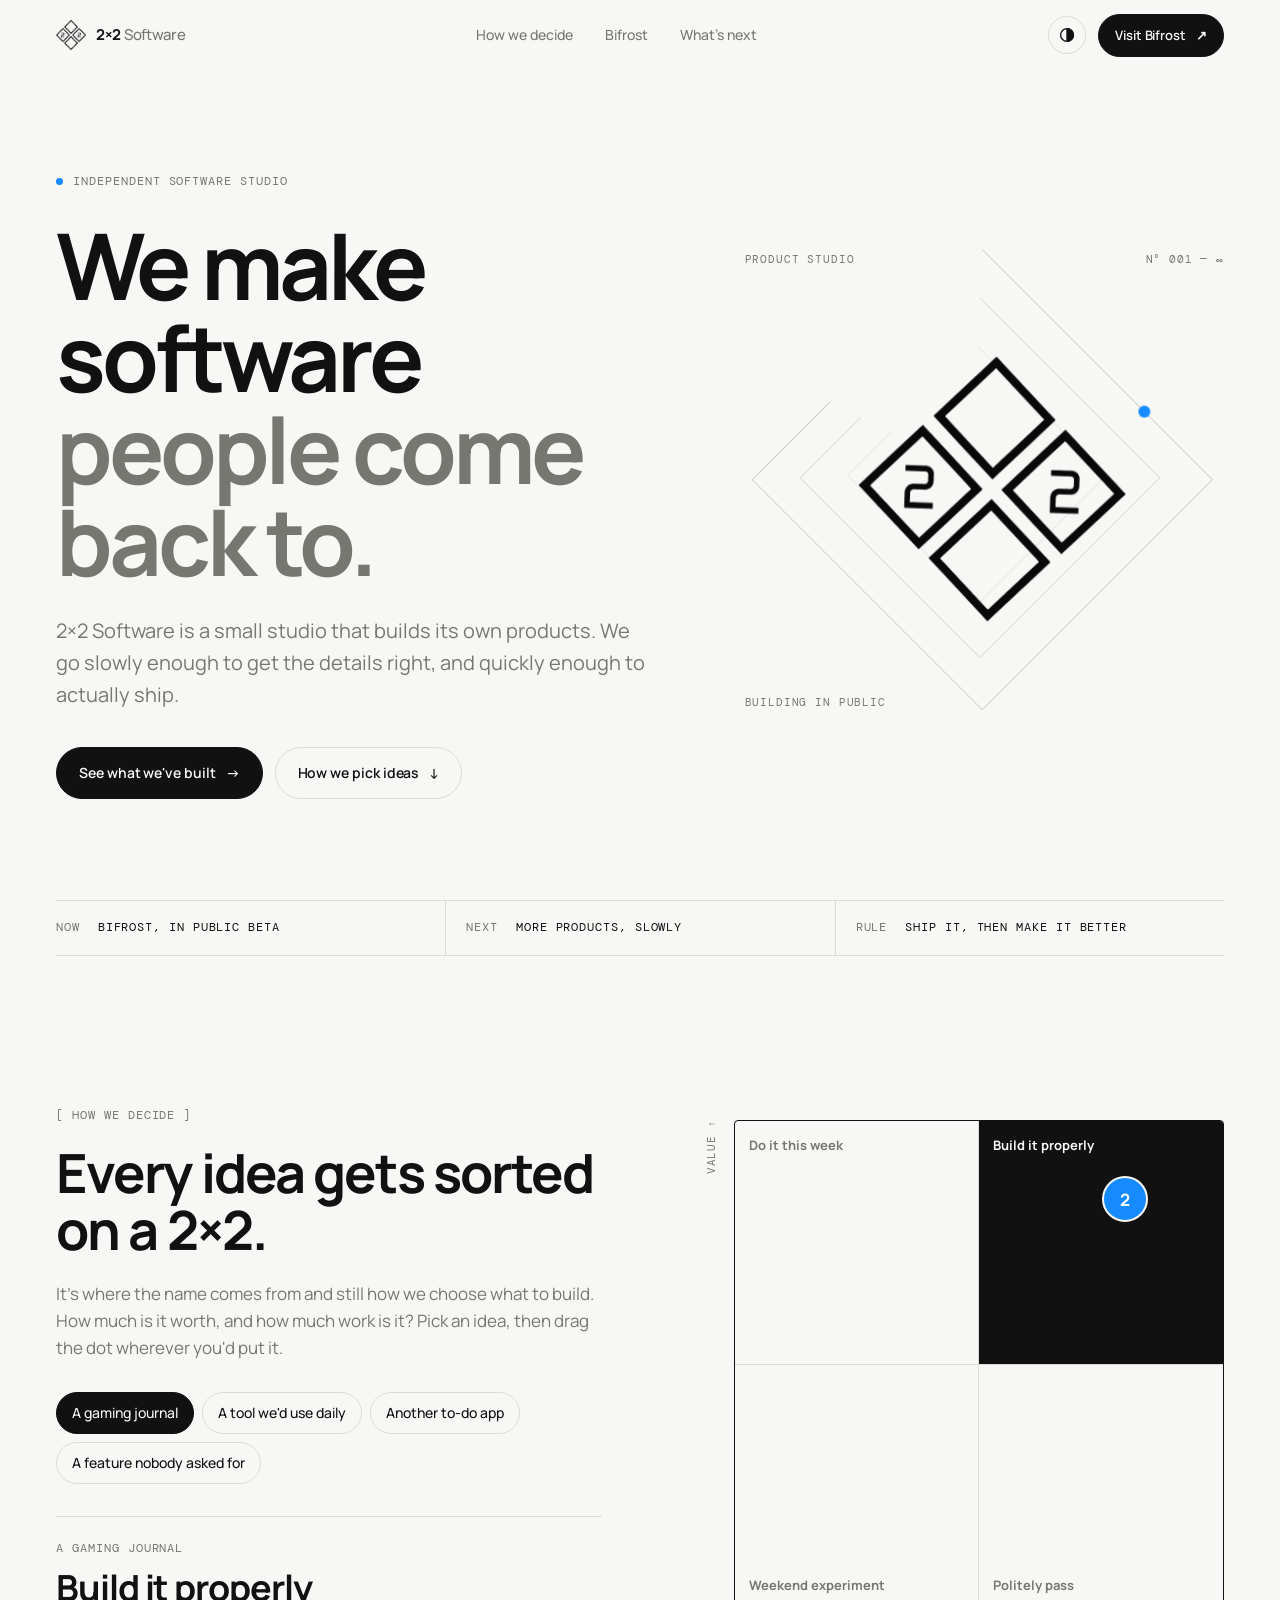
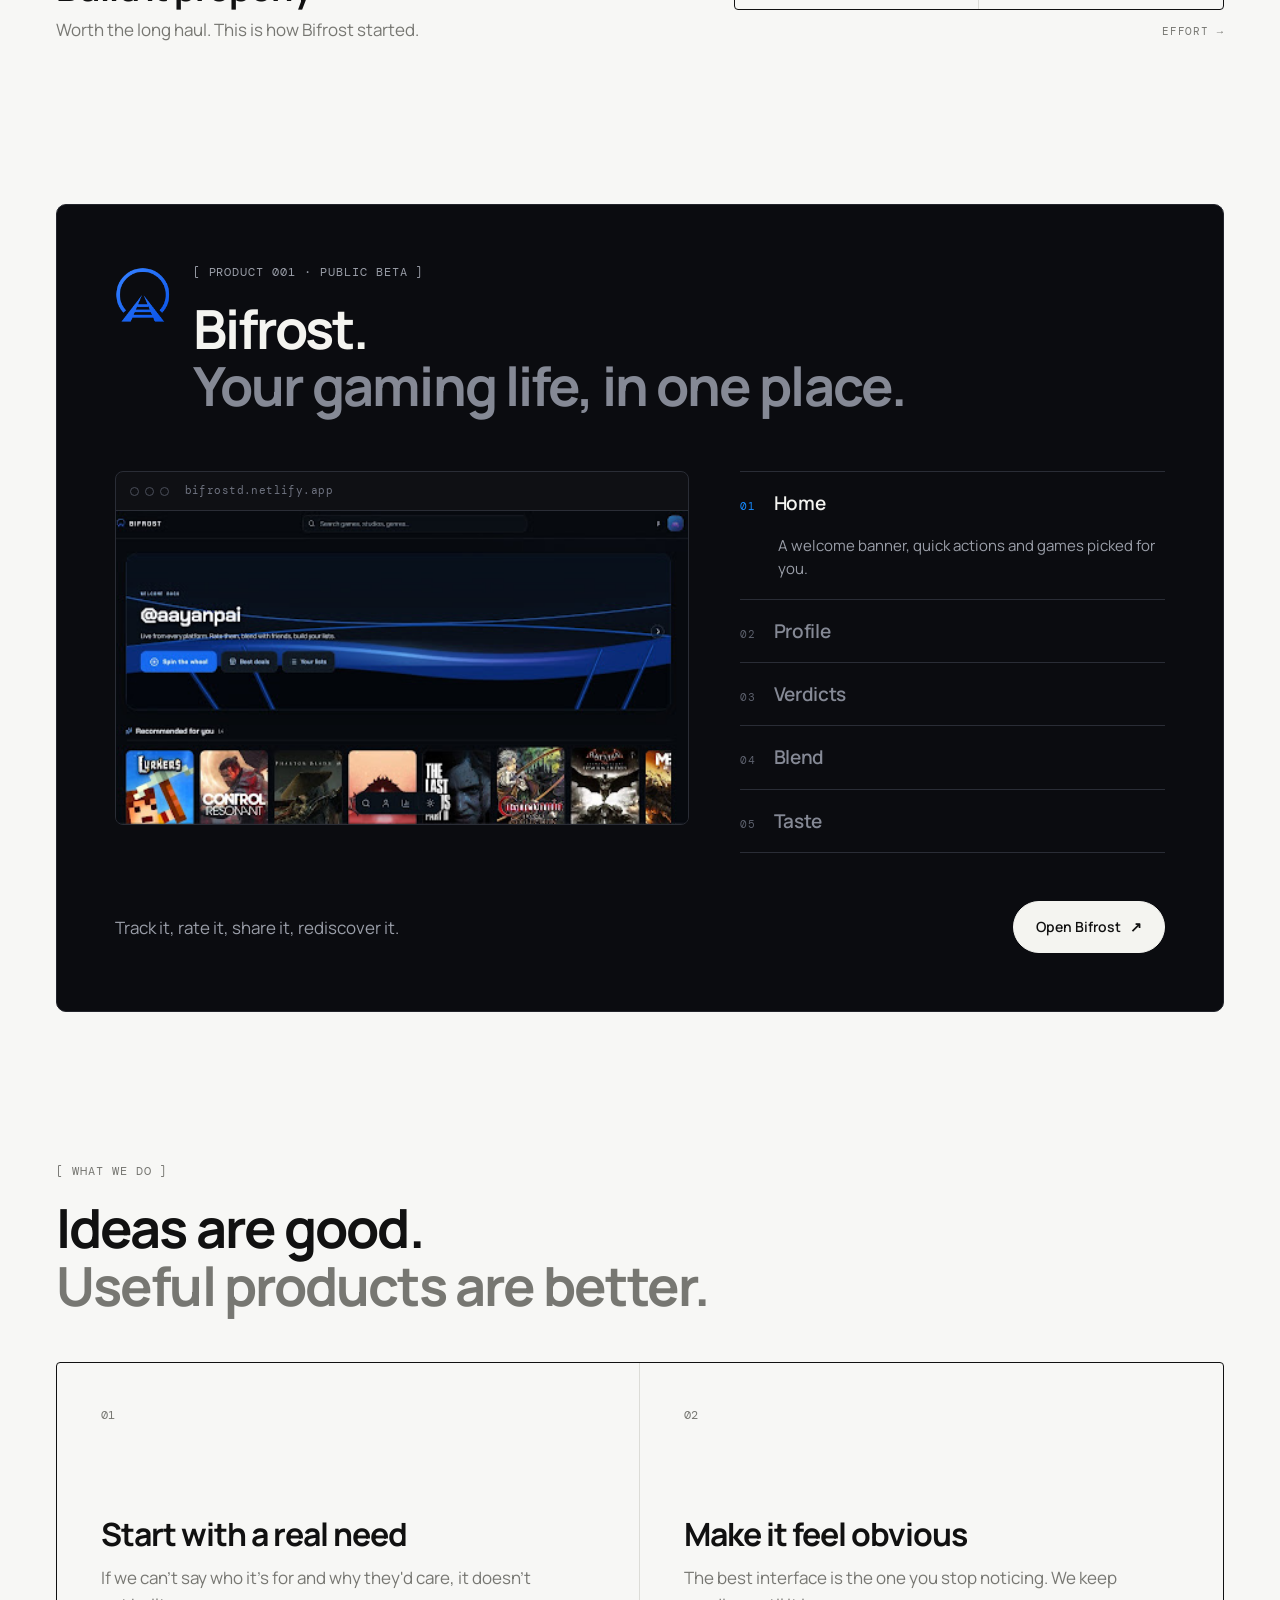
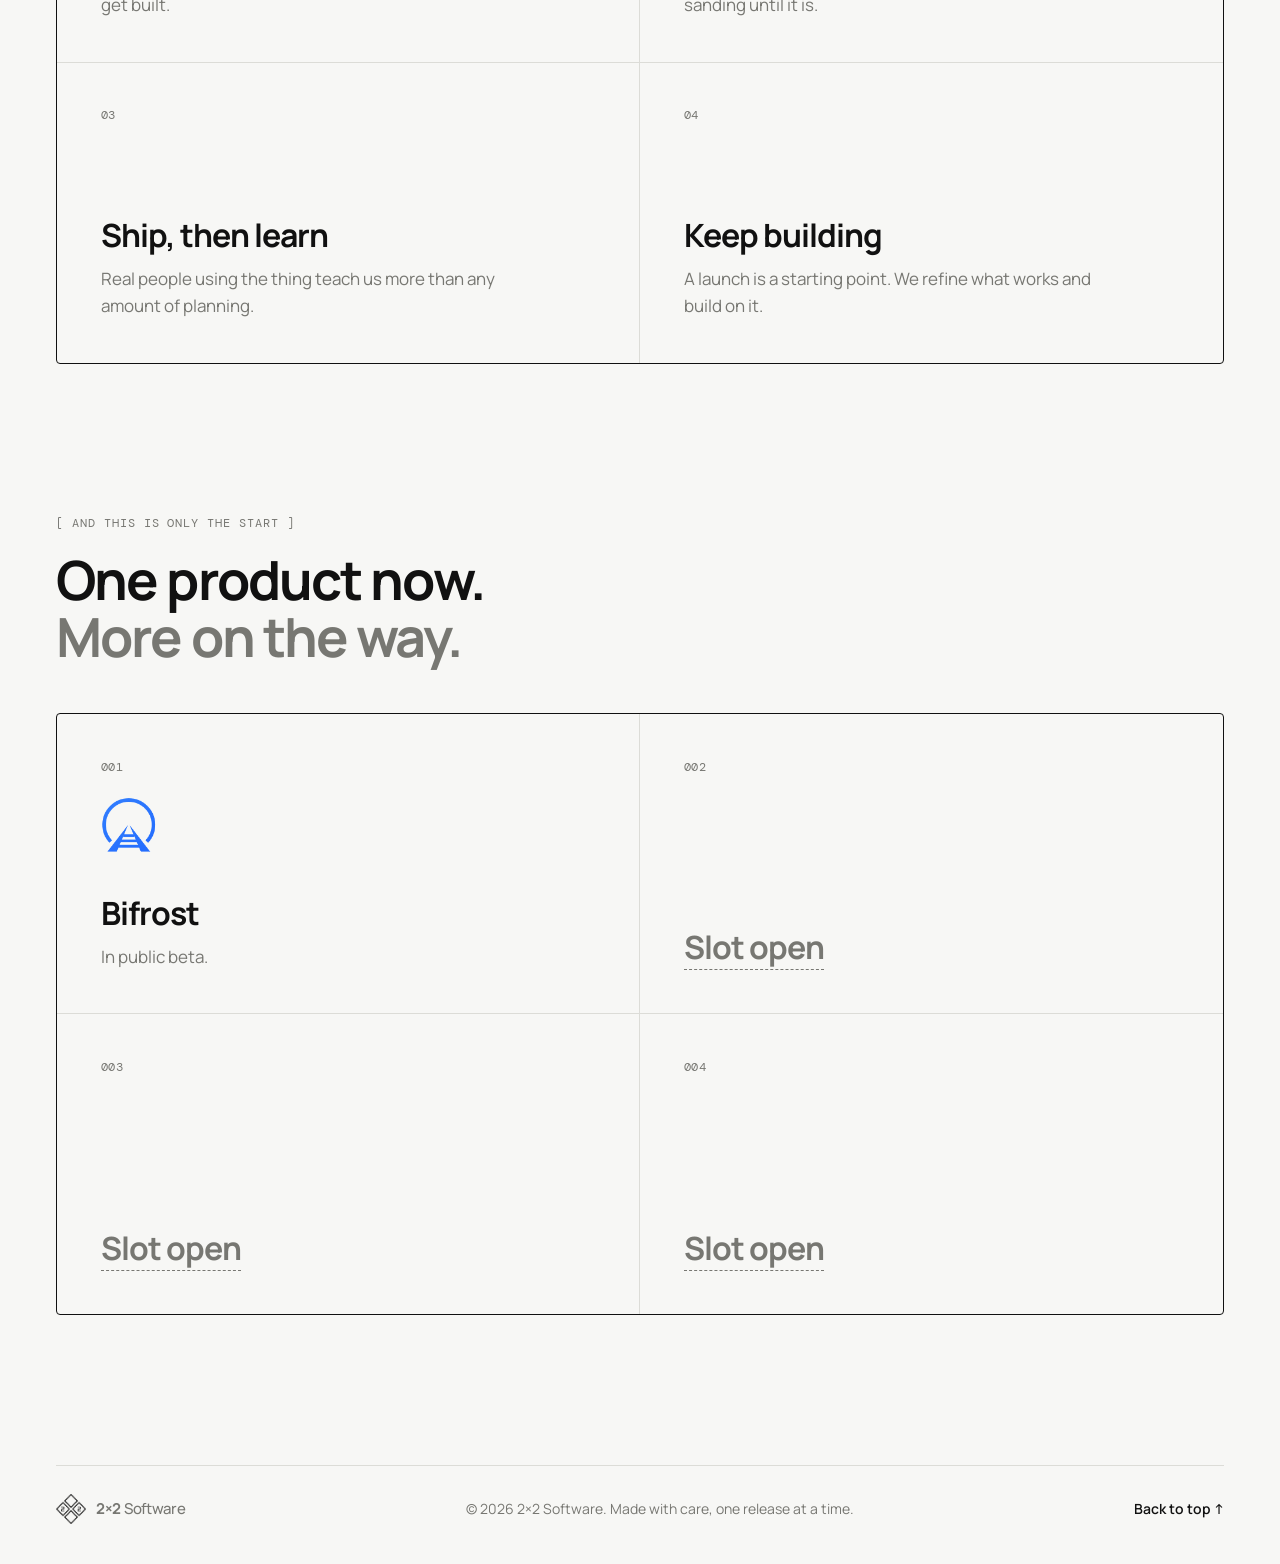
==== index.html @ 0338ae01 "Initial site for 2x2software.com Co-Authored-By: Claude Sonnet 5.5 <noreply@anthropic.com>" ====
<!doctype html>
<html lang="en">
<head>
  <meta charset="utf-8">
  <meta name="viewport" content="width=device-width, initial-scale=1, viewport-fit=cover">
  <title>2×2 Software — We build products</title>
  <meta name="description" content="2×2 Software is a small independent studio building its own products. Currently in beta: Bifrost, a home for your gaming life.">
  <meta name="theme-color" content="#f7f7f5">
  <link rel="icon" href="assets/2x2-mark.png" type="image/png">
  <link rel="preconnect" href="https://fonts.googleapis.com">
  <link rel="preconnect" href="https://fonts.gstatic.com" crossorigin>
  <link href="https://fonts.googleapis.com/css2?family=DM+Mono:wght@400;500&family=Manrope:wght@400;500;600;700;800&display=swap" rel="stylesheet">
  <link rel="stylesheet" href="style.css">
  <script>
    document.documentElement.classList.add('js');
    try {
      var t = localStorage.getItem('2x2-theme');
      if (t) document.documentElement.setAttribute('data-theme', t);
    } catch (e) {}
  </script>
</head>
<body>

<header class="nav" id="nav">
  <a class="brand" href="#top" aria-label="2×2 Software, back to top">
    <img class="mark" src="assets/2x2-mark.png" alt="" width="30" height="30">
    <span>2×2 <em>Software</em></span>
  </a>
  <nav class="nav-links" aria-label="Main">
    <a href="#idea">How we decide</a>
    <a href="#bifrost">Bifrost</a>
    <a href="#next">What's next</a>
  </nav>
  <div class="nav-end">
    <button class="theme" id="theme" type="button" aria-label="Switch colour theme">
      <svg viewBox="0 0 24 24" width="18" height="18" fill="none" stroke="currentColor" stroke-width="1.8" stroke-linecap="round" stroke-linejoin="round" aria-hidden="true">
        <circle cx="12" cy="12" r="8.5"/>
        <path d="M12 3.5v17a8.5 8.5 0 0 0 0-17z" fill="currentColor"/>
      </svg>
    </button>
    <a class="btn btn-solid btn-sm" href="https://bifrostd.netlify.app" target="_blank" rel="noopener">Visit Bifrost <span aria-hidden="true">↗</span></a>
  </div>
</header>

<main id="top">

  <!-- HERO -->
  <section class="hero wrap">
    <div class="hero-copy">
      <p class="tag"><i class="dot"></i> Independent software studio</p>
      <h1 class="h-xl">
        <span class="line"><span>We make software</span></span>
        <span class="line muted"><span>people come back to.</span></span>
      </h1>
      <p class="lede reveal">2×2 Software is a small studio that builds its own products. We go slowly enough to get the details right, and quickly enough to actually ship.</p>
      <div class="actions reveal">
        <a class="btn btn-solid" href="#bifrost">See what we've built <span aria-hidden="true">→</span></a>
        <a class="btn btn-ghost" href="#idea">How we pick ideas <span aria-hidden="true">↓</span></a>
      </div>
    </div>

    <div class="hero-art" id="art" aria-hidden="true">
      <svg class="rings" viewBox="0 0 400 400" fill="none">
        <g class="layer" data-d="5">
          <polygon class="ring r1" points="200,8 392,200 200,392 8,200" pathLength="1"/>
          <circle class="orbit" r="5">
            <animateMotion dur="16s" repeatCount="indefinite" path="M200 8 L392 200 L200 392 L8 200 Z"/>
          </circle>
        </g>
        <g class="layer" data-d="10"><polygon class="ring r2" points="200,50 350,200 200,350 50,200" pathLength="1"/></g>
        <g class="layer" data-d="16"><polygon class="ring r3" points="200,92 308,200 200,308 92,200" pathLength="1"/></g>
      </svg>
      <img class="art-mark" src="assets/2x2-mark.png" alt="">
      <span class="art-label a1">PRODUCT STUDIO</span>
      <span class="art-label a2">N° 001 — ∞</span>
      <span class="art-label a3">BUILDING IN PUBLIC</span>
    </div>
  </section>

  <ul class="facts wrap reveal" aria-label="At a glance">
    <li><span>Now</span> Bifrost, in public beta</li>
    <li><span>Next</span> More products, slowly</li>
    <li><span>Rule</span> Ship it, then make it better</li>
  </ul>

  <!-- SORTER -->
  <section class="section wrap" id="idea">
    <div class="split">
      <div class="split-copy reveal">
        <p class="eyebrow">[ How we decide ]</p>
        <h2 class="h-lg">Every idea gets sorted on a 2×2.</h2>
        <p class="body">It's where the name comes from and still how we choose what to build. How much is it worth, and how much work is it? Pick an idea, then drag the dot wherever you'd put it.</p>

        <div class="chips" id="chips" role="radiogroup" aria-label="Example ideas">
          <button type="button" role="radio" aria-checked="true"  data-x="80" data-y="84" data-name="A gaming journal">A gaming journal</button>
          <button type="button" role="radio" aria-checked="false" data-x="22" data-y="78" data-name="A tool we'd use daily">A tool we'd use daily</button>
          <button type="button" role="radio" aria-checked="false" data-x="26" data-y="16" data-name="Another to-do app">Another to-do app</button>
          <button type="button" role="radio" aria-checked="false" data-x="86" data-y="20" data-name="A feature nobody asked for">A feature nobody asked for</button>
        </div>

        <div class="readout" aria-live="polite">
          <p class="readout-idea" id="ro-idea">A gaming journal</p>
          <p class="readout-verdict" id="ro-verdict">Build it properly</p>
          <p class="readout-note" id="ro-note">Worth the long haul. This is how Bifrost started.</p>
        </div>
      </div>

      <div class="matrix-wrap reveal">
        <span class="axis ay">Value ↑</span>
        <div class="matrix" id="matrix">
          <div class="q" data-q="hl"><b>Do it this week</b></div>
          <div class="q" data-q="hh"><b>Build it properly</b></div>
          <div class="q" data-q="ll"><b>Weekend experiment</b></div>
          <div class="q" data-q="lh"><b>Politely pass</b></div>
          <button class="puck" id="puck" type="button" aria-label="Idea marker. Use arrow keys to move it."><span>2</span></button>
        </div>
        <span class="axis ax">Effort →</span>
      </div>
    </div>
  </section>

  <!-- BIFROST -->
  <section class="section wrap" id="bifrost">
    <div class="product reveal">
      <div class="product-head">
        <img class="b-mark" src="assets/bifrost-mark.png" alt="Bifrost logo" width="64" height="64">
        <div>
          <p class="eyebrow light">[ Product 001 · Public beta ]</p>
          <h2 class="h-lg">Bifrost.<br><span>Your gaming life, in one place.</span></h2>
        </div>
      </div>

      <div class="product-body">
        <div class="screen" id="screen">
          <div class="screen-bar">
            <i></i><i></i><i></i>
            <span>bifrostd.netlify.app</span>
          </div>
          <div class="screen-stage">
            <img class="shot on" src="assets/bifrost-home.jpg"        alt="Bifrost home screen with a welcome banner and recommended games" data-i="0">
            <img class="shot"    src="assets/bifrost-profile.jpg"     alt="Bifrost player profile with a top five games row" data-i="1">
            <img class="shot"    src="assets/bifrost-game-detail.png" alt="Bifrost game page with a verdict gauge for rating" data-i="2">
            <img class="shot"    src="assets/bifrost-blend.jpg"       alt="Bifrost Blend showing shared taste between two players" data-i="3">
            <img class="shot"    src="assets/bifrost-analytics.png"   alt="Bifrost taste analytics with genre breakdowns" data-i="4">
          </div>
        </div>

        <ol class="feats" id="feats">
          <li class="on"><button type="button" data-i="0"><span class="n">01</span><span class="t">Home</span></button>
            <p>A welcome banner, quick actions and games picked for you.</p><i class="bar"></i></li>
          <li><button type="button" data-i="1"><span class="n">02</span><span class="t">Profile</span></button>
            <p>Your top five, your platforms and what you played lately, on the record.</p><i class="bar"></i></li>
          <li><button type="button" data-i="2"><span class="n">03</span><span class="t">Verdicts</span></button>
            <p>Rate on a gauge from bad to masterpiece. More personality than another row of stars.</p><i class="bar"></i></li>
          <li><button type="button" data-i="3"><span class="n">04</span><span class="t">Blend</span></button>
            <p>Compare taste with another player, find common ground and get games to try together.</p><i class="bar"></i></li>
          <li><button type="button" data-i="4"><span class="n">05</span><span class="t">Taste</span></button>
            <p>Your most-played genres, recent decisions and the shape of your gaming history.</p><i class="bar"></i></li>
        </ol>
      </div>

      <div class="product-foot">
        <p>Track it, rate it, share it, rediscover it.</p>
        <a class="btn btn-light" href="https://bifrostd.netlify.app" target="_blank" rel="noopener">Open Bifrost <span aria-hidden="true">↗</span></a>
      </div>
    </div>
  </section>

  <!-- PRINCIPLES -->
  <section class="section wrap" id="how">
    <div class="head reveal">
      <p class="eyebrow">[ What we do ]</p>
      <h2 class="h-lg">Ideas are good.<br><span>Useful products are better.</span></h2>
    </div>
    <div class="grid4">
      <article class="cell reveal"><span class="n">01</span><h3>Start with a real need</h3><p>If we can't say who it's for and why they'd care, it doesn't get built.</p></article>
      <article class="cell reveal"><span class="n">02</span><h3>Make it feel obvious</h3><p>The best interface is the one you stop noticing. We keep sanding until it is.</p></article>
      <article class="cell reveal"><span class="n">03</span><h3>Ship, then learn</h3><p>Real people using the thing teach us more than any amount of planning.</p></article>
      <article class="cell reveal"><span class="n">04</span><h3>Keep building</h3><p>A launch is a starting point. We refine what works and build on it.</p></article>
    </div>
  </section>

  <!-- NEXT -->
  <section class="section wrap" id="next">
    <div class="head reveal">
      <p class="eyebrow">[ And this is only the start ]</p>
      <h2 class="h-lg">One product now.<br><span>More on the way.</span></h2>
    </div>
    <div class="grid4 slots">
      <a class="cell slot filled reveal" href="#bifrost">
        <span class="n">001</span>
        <img src="assets/bifrost-mark.png" alt="" width="56" height="56">
        <h3>Bifrost</h3>
        <p>In public beta.</p>
      </a>
      <button class="cell slot reveal" type="button"><span class="n">002</span><span class="face">Slot open</span><span class="back">Still on the whiteboard.</span></button>
      <button class="cell slot reveal" type="button"><span class="n">003</span><span class="face">Slot open</span><span class="back">Not telling yet.</span></button>
      <button class="cell slot reveal" type="button"><span class="n">004</span><span class="face">Slot open</span><span class="back">Ask us later.</span></button>
    </div>
  </section>
</main>

<footer class="foot wrap">
  <a class="brand" href="#top">
    <img class="mark" src="assets/2x2-mark.png" alt="" width="30" height="30">
    <span>2×2 <em>Software</em></span>
  </a>
  <p>© 2026 2×2 Software. Made with care, one release at a time.</p>
  <a class="up" href="#top">Back to top ↑</a>
</footer>

<script src="script.js"></script>
</body>
</html>
---- style.css ----
:root {
  --bg: #f7f7f5;
  --ink: #111111;
  --muted: #777772;
  --line: #dcdcd7;
  --panel: #eeeeea;
  --blue: #168bff;
  --dark: #0b0c10;
  --ease: cubic-bezier(.2, .7, .15, 1);
  --mono: "DM Mono", "SFMono-Regular", Consolas, monospace;
  --sans: "Manrope", "Helvetica Neue", Arial, sans-serif;
  --gutter: clamp(20px, 5vw, 56px);
  color-scheme: light;
}
:root[data-theme="dark"] {
  --bg: #111111;
  --ink: #f4f4f0;
  --muted: #8d8d87;
  --line: #2b2b29;
  --panel: #1a1a19;
  color-scheme: dark;
}
@media (prefers-color-scheme: dark) {
  :root:not([data-theme="light"]) {
    --bg: #111111;
    --ink: #f4f4f0;
    --muted: #8d8d87;
    --line: #2b2b29;
    --panel: #1a1a19;
    color-scheme: dark;
  }
}

*, *::before, *::after { box-sizing: border-box; }
html { scroll-behavior: smooth; -webkit-text-size-adjust: 100%; scroll-padding-top: 84px; }
body {
  margin: 0;
  background: var(--bg);
  color: var(--ink);
  font: 400 17px/1.6 var(--sans);
  -webkit-font-smoothing: antialiased;
  transition: background .4s var(--ease), color .4s var(--ease);
  overflow-x: hidden;
}
img { display: block; max-width: 100%; }
a { color: inherit; text-decoration: none; }
button { font: inherit; color: inherit; background: none; border: 0; padding: 0; cursor: pointer; }
h1, h2, h3, p { margin: 0; }
:focus-visible { outline: 2px solid var(--blue); outline-offset: 3px; border-radius: 4px; }

.wrap { width: min(1180px, 100% - var(--gutter) * 2); margin-inline: auto; }

/* ---------- nav ---------- */
.nav {
  position: fixed; inset: 0 0 auto 0; z-index: 20;
  display: flex; align-items: center; justify-content: space-between; gap: 16px;
  padding: 14px var(--gutter);
  background: var(--bg);
  border-bottom: 1px solid transparent;
  transition: transform .5s var(--ease), border-color .3s, background .4s var(--ease);
}
.nav.scrolled { border-bottom-color: var(--line); }
.nav.hide { transform: translateY(-101%); }
.brand { display: inline-flex; align-items: center; gap: 10px; font-weight: 700; letter-spacing: -.02em; font-size: 15px; }
.brand em { font-style: normal; font-weight: 500; color: var(--muted); }
.mark { transition: transform .6s var(--ease), filter .3s; }
.brand:hover .mark { transform: rotate(90deg); }
:root[data-theme="dark"] .mark, :root[data-theme="dark"] .art-mark { filter: invert(1); }
@media (prefers-color-scheme: dark) {
  :root:not([data-theme="light"]) .mark, :root:not([data-theme="light"]) .art-mark { filter: invert(1); }
}
.nav-links { display: flex; gap: 32px; font-size: 14px; font-weight: 500; color: var(--muted); }
.nav-links a { position: relative; transition: color .25s; }
.nav-links a::after {
  content: ""; position: absolute; left: 0; right: 0; bottom: -4px; height: 1px;
  background: var(--ink); transform: scaleX(0); transform-origin: left; transition: transform .4s var(--ease);
}
.nav-links a:hover { color: var(--ink); }
.nav-links a:hover::after { transform: scaleX(1); }
.nav-end { display: flex; align-items: center; gap: 12px; }
.theme { width: 38px; height: 38px; border-radius: 50%; display: grid; place-items: center; border: 1px solid var(--line); transition: transform .5s var(--ease), border-color .25s; }
.theme:hover { border-color: var(--ink); transform: rotate(180deg); }

/* ---------- buttons ---------- */
.btn {
  display: inline-flex; align-items: center; gap: 10px;
  padding: 14px 22px; border-radius: 999px;
  font-size: 14px; font-weight: 600; letter-spacing: -.005em;
  border: 1px solid var(--ink);
  transition: transform .35s var(--ease), background .25s, color .25s, border-color .25s;
}
.btn span { display: inline-block; transition: transform .35s var(--ease); }
.btn:hover span { transform: translate(3px, -1px); }
.btn:active { transform: scale(.97); }
.btn-solid { background: var(--ink); color: var(--bg); }
.btn-solid:hover { background: var(--blue); border-color: var(--blue); color: #fff; }
.btn-ghost { border-color: var(--line); }
.btn-ghost:hover { border-color: var(--ink); }
.btn-ghost:hover span { transform: translateY(3px); }
.btn-sm { padding: 10px 16px; font-size: 13px; }
.btn-light { background: #f4f4f0; color: #111; border-color: #f4f4f0; }
.btn-light:hover { background: var(--blue); border-color: var(--blue); color: #fff; }

/* ---------- type ---------- */
.tag, .eyebrow, .facts, .axis, .readout-idea, .art-label, .n, .screen-bar span {
  font-family: var(--mono); font-size: 12px; letter-spacing: .08em; text-transform: uppercase;
}
.tag { display: inline-flex; align-items: center; gap: 10px; color: var(--muted); margin-bottom: 28px; }
.dot { width: 7px; height: 7px; border-radius: 50%; background: var(--blue); animation: pulse 2.4s var(--ease) infinite; }
@keyframes pulse { 0%, 100% { opacity: 1; transform: scale(1); } 50% { opacity: .35; transform: scale(.7); } }
.eyebrow { color: var(--muted); margin-bottom: 18px; }
.eyebrow.light { color: #9a9ea8; }
.h-xl { font-size: clamp(42px, 7.2vw, 92px); line-height: 1; letter-spacing: -.045em; font-weight: 700; }
.h-lg { font-size: clamp(30px, 4.4vw, 54px); line-height: 1.06; letter-spacing: -.035em; font-weight: 700; }
.h-lg span, .muted { color: var(--muted); }
.lede { font-size: clamp(17px, 1.6vw, 20px); color: var(--muted); max-width: 30em; margin-top: 28px; }
.body { color: var(--muted); max-width: 32em; margin-top: 22px; }
.actions { display: flex; flex-wrap: wrap; gap: 12px; margin-top: 36px; }

/* ---------- hero ---------- */
.hero {
  min-height: 100svh;
  display: grid; grid-template-columns: 1.15fr .85fr; align-items: center; gap: 40px;
  padding: 120px 0 56px;
}
.line { display: block; overflow: hidden; padding-bottom: .08em; margin-bottom: -.08em; }
.line > span { display: block; }
.js .line > span { transform: translateY(105%); animation: rise 1.1s var(--ease) forwards; }
.js .line:nth-child(2) > span { animation-delay: .12s; }
@keyframes rise { to { transform: none; } }

.hero-art { position: relative; aspect-ratio: 1; width: 100%; max-width: 480px; justify-self: end; }
.rings { position: absolute; inset: 0; width: 100%; height: 100%; overflow: visible; }
.ring { stroke: var(--ink); stroke-width: 1; vector-effect: non-scaling-stroke; stroke-dasharray: 1; stroke-dashoffset: 1; animation: draw 2.2s var(--ease) forwards; transform-origin: 200px 200px; }
.r1 { opacity: .22; animation-delay: .2s; }
.r2 { opacity: .16; animation-delay: .5s; }
.r3 { opacity: .1; animation-delay: .8s; }
@keyframes draw { to { stroke-dashoffset: 0; } }
.orbit { fill: var(--blue); opacity: 0; animation: fade 1s 1.6s forwards; }
@keyframes fade { to { opacity: 1; } }
.art-mark { position: absolute; inset: 22%; width: 56%; height: 56%; object-fit: contain; will-change: transform; }
.js .art-mark { opacity: 0; animation: pop 1.2s .35s var(--ease) forwards; }
@keyframes pop { from { opacity: 0; scale: .86; } to { opacity: 1; scale: 1; } }
.art-label { position: absolute; color: var(--muted); font-size: 10.5px; white-space: nowrap; }
.a1 { top: 2%; left: 0; }
.a2 { top: 2%; right: 0; }
.a3 { bottom: 2%; left: 0; }

.facts {
  list-style: none; padding: 0; margin: 0 auto;
  display: grid; grid-template-columns: repeat(3, 1fr);
  border-top: 1px solid var(--line); border-bottom: 1px solid var(--line);
  color: var(--ink); font-size: 11.5px;
}
.facts li { padding: 18px 20px; border-left: 1px solid var(--line); }
.facts li:first-child { border-left: 0; padding-left: 0; }
.facts span { color: var(--muted); margin-right: 10px; }

/* ---------- sections ---------- */
.section { padding: clamp(80px, 12vw, 150px) 0 0; }
.head { margin-bottom: 48px; }

.split { display: grid; grid-template-columns: 1fr 1fr; gap: clamp(32px, 6vw, 88px); align-items: center; }

/* sorter */
.chips { display: flex; flex-wrap: wrap; gap: 8px; margin-top: 30px; }
.chips button {
  padding: 9px 15px; border-radius: 999px; border: 1px solid var(--line);
  font-size: 14px; font-weight: 500; transition: background .25s, color .25s, border-color .25s, transform .3s var(--ease);
}
.chips button:hover { border-color: var(--ink); }
.chips button:active { transform: scale(.96); }
.chips button[aria-checked="true"] { background: var(--ink); color: var(--bg); border-color: var(--ink); }
.readout { margin-top: 32px; padding-top: 22px; border-top: 1px solid var(--line); min-height: 138px; }
.readout-idea { color: var(--muted); }
.readout-verdict { font-size: clamp(26px, 3vw, 36px); font-weight: 700; letter-spacing: -.03em; line-height: 1.15; margin-top: 8px; }
.readout-note { color: var(--muted); margin-top: 8px; max-width: 26em; }
.readout p { transition: opacity .25s; }
.readout.swap p { opacity: 0; }

.matrix-wrap { position: relative; padding: 0 0 30px 30px; max-width: 520px; width: 100%; justify-self: end; }
.axis { position: absolute; color: var(--muted); font-size: 10.5px; user-select: none; -webkit-user-select: none; }
.ay { left: 0; top: 0; writing-mode: vertical-rl; transform: rotate(180deg); }
.ax { right: 0; bottom: 0; }
.matrix {
  position: relative; aspect-ratio: 1;
  display: grid; grid-template-columns: 1fr 1fr; grid-template-rows: 1fr 1fr;
  border: 1px solid var(--ink); border-radius: 4px; overflow: hidden;
  cursor: crosshair;
}
.q {
  position: relative; padding: 14px;
  border-right: 1px solid var(--line); border-bottom: 1px solid var(--line);
  font-size: 13px; color: var(--muted); font-weight: 500;
  transition: background .45s var(--ease), color .45s var(--ease);
  user-select: none; -webkit-user-select: none;
}
.q:nth-child(2n) { border-right: 0; }
.q:nth-child(n+3) { border-bottom: 0; }
.q:nth-child(n+3) { align-items: flex-end; display: flex; }
.q.active { background: var(--ink); color: var(--bg); }
.puck {
  position: absolute; width: 46px; height: 46px; margin: -23px 0 0 -23px; z-index: 2;
  border-radius: 50%; background: var(--blue); color: #fff;
  display: grid; place-items: center;
  font: 700 17px var(--sans);
  transition: left .8s var(--ease), top .8s var(--ease), transform .3s var(--ease);
  touch-action: none; cursor: grab;
  border: 2px solid var(--bg);
}
.puck:hover { transform: scale(1.08); }
.puck.drag { transition: transform .3s var(--ease); cursor: grabbing; transform: scale(1.15); }

/* ---------- product ---------- */
.product { background: var(--dark); color: #f4f4f0; border-radius: 10px; padding: clamp(24px, 4.5vw, 64px); border: 1px solid #23252c; }
.product-head { display: flex; gap: 22px; align-items: flex-start; }
.product-head .h-lg span { color: #858995; }
.b-mark { width: 56px; height: 56px; object-fit: contain; flex: none; margin-top: 4px; }
.product-body { display: grid; grid-template-columns: 1.35fr 1fr; gap: clamp(24px, 4vw, 56px); margin-top: clamp(32px, 5vw, 56px); align-items: start; }

.screen { border: 1px solid #2a2d36; border-radius: 8px; overflow: hidden; background: #0f1014; }
.screen-bar { display: flex; align-items: center; gap: 6px; padding: 11px 14px; border-bottom: 1px solid #2a2d36; }
.screen-bar i { width: 9px; height: 9px; border-radius: 50%; border: 1px solid #4a4e5a; }
.screen-bar span { margin-left: 10px; color: #6f7380; font-size: 10.5px; text-transform: none; letter-spacing: .04em; }
.screen-stage { position: relative; aspect-ratio: 512 / 280; background: #0b0c10; }
.shot {
  position: absolute; inset: 0; width: 100%; height: 100%; object-fit: cover; object-position: top;
  opacity: 0; transform: translateX(18px) scale(1.01);
  transition: opacity .6s var(--ease), transform .8s var(--ease);
}
.shot.on { opacity: 1; transform: none; }
.shot.out { transform: translateX(-18px) scale(1.01); }

.feats { list-style: none; margin: 0; padding: 0; }
.feats li { position: relative; border-top: 1px solid #2a2d36; }
.feats li:last-child { border-bottom: 1px solid #2a2d36; }
.feats button { display: flex; gap: 18px; align-items: baseline; width: 100%; padding: 16px 0; text-align: left; color: #858995; transition: color .3s, padding .4s var(--ease); }
.feats button:hover { color: #f4f4f0; }
.feats .n { color: #5d616d; font-size: 11px; transition: color .3s; }
.feats .t { font-size: 19px; font-weight: 600; letter-spacing: -.02em; }
.feats p { max-height: 0; overflow: hidden; opacity: 0; color: #9a9ea8; font-size: 15px; line-height: 1.55; padding-left: 38px; transition: max-height .55s var(--ease), opacity .4s, padding-bottom .55s var(--ease); }
.feats li.on button { color: #f4f4f0; }
.feats li.on .n { color: var(--blue); }
.feats li.on p { max-height: 7em; opacity: 1; padding-bottom: 18px; }
.bar { position: absolute; left: 0; bottom: -1px; height: 1px; width: 0; background: var(--blue); }
.feats.auto li.on .bar { animation: fill 5.5s linear forwards; }
.feats.paused li.on .bar { animation-play-state: paused; }
@keyframes fill { to { width: 100%; } }

.product-foot { display: flex; justify-content: space-between; align-items: center; gap: 20px; flex-wrap: wrap; margin-top: clamp(28px, 4vw, 48px); color: #9a9ea8; }

/* ---------- 2x2 grids ---------- */
.grid4 { display: grid; grid-template-columns: 1fr 1fr; border: 1px solid var(--ink); border-radius: 4px; overflow: hidden; }
.cell {
  position: relative; text-align: left; display: flex; flex-direction: column; gap: 12px;
  padding: clamp(22px, 3.4vw, 44px); min-height: clamp(220px, 26vw, 300px);
  border-right: 1px solid var(--line); border-bottom: 1px solid var(--line);
  transition: background .5s var(--ease), color .5s var(--ease);
}
.cell:nth-child(2n) { border-right: 0; }
.cell:nth-child(n+3) { border-bottom: 0; }
.cell .n { color: var(--muted); transition: color .5s; }
.cell h3 { font-size: clamp(22px, 2.6vw, 32px); letter-spacing: -.03em; line-height: 1.1; margin-top: auto; }
.cell p { color: var(--muted); max-width: 26em; transition: color .5s; }
.cell:hover { background: var(--ink); color: var(--bg); }
.cell:hover .n, .cell:hover p { color: var(--bg); opacity: .7; }

.slot { align-items: flex-start; }
.slot.filled img { width: 56px; height: 56px; object-fit: contain; margin-top: 8px; transition: transform .6s var(--ease); }
.slot.filled:hover img { transform: rotate(-8deg) scale(1.08); }
.slot:not(.filled) { cursor: pointer; }
.slot .face, .slot .back { margin-top: auto; font-size: clamp(22px, 2.6vw, 32px); font-weight: 700; letter-spacing: -.03em; line-height: 1.1; transition: opacity .4s, transform .6s var(--ease); }
.slot .face { color: var(--muted); border-bottom: 1px dashed var(--muted); padding-bottom: 4px; }
.slot .back { position: absolute; left: clamp(22px, 3.4vw, 44px); right: 24px; bottom: clamp(22px, 3.4vw, 44px); opacity: 0; transform: translateY(14px); }
.slot.flip .face { opacity: 0; transform: translateY(-14px); }
.slot.flip .back { opacity: 1; transform: none; }
.slot:not(.filled):hover .face { color: var(--bg); border-color: var(--bg); }

/* ---------- footer ---------- */
.foot { display: flex; justify-content: space-between; align-items: center; gap: 16px 28px; flex-wrap: wrap; margin-top: clamp(80px, 12vw, 150px); padding: 28px 0 40px; border-top: 1px solid var(--line); color: var(--muted); font-size: 14px; }
.up { color: var(--ink); font-weight: 600; }
.up:hover { color: var(--blue); }

/* ---------- reveal ---------- */
.js .reveal { opacity: 0; transform: translateY(22px); transition: opacity .9s var(--ease), transform .9s var(--ease); }
.js .reveal.in { opacity: 1; transform: none; }
.grid4 .reveal:nth-child(2) { transition-delay: .08s; }
.grid4 .reveal:nth-child(3) { transition-delay: .16s; }
.grid4 .reveal:nth-child(4) { transition-delay: .24s; }

/* ---------- responsive ---------- */
@media (max-width: 900px) {
  .hero { grid-template-columns: 1fr; min-height: 0; padding-top: 108px; gap: 24px; }
  .hero-art { justify-self: center; max-width: 340px; order: -1; }
  .split { grid-template-columns: 1fr; }
  .matrix-wrap { justify-self: center; }
  .product-body { grid-template-columns: 1fr; }
}
@media (max-width: 640px) {
  body { font-size: 16px; }
  .hero { padding-top: 88px; }
  .hero-art { max-width: 250px; }
  .art-label { display: none; }
  .nav-links { display: none; }
  .nav-end .btn { display: none; }
  .nav { padding-block: 10px; }
  .facts { grid-template-columns: 1fr; }
  .facts li { border-left: 0; padding: 12px 0; border-top: 1px solid var(--line); }
  .facts li:first-child { border-top: 0; }
  .product-head { flex-direction: column; gap: 14px; }
  .grid4 { grid-template-columns: 1fr; }
  .cell { border-right: 0; min-height: 190px; }
  .cell:nth-child(n+3) { border-bottom: 1px solid var(--line); }
  .cell:last-child { border-bottom: 0; }
  .feats .t { font-size: 17px; }
  .q { font-size: 11.5px; padding: 10px; }
  .foot { flex-direction: column; align-items: flex-start; }
}
@media (hover: none) {
  .cell:hover { background: transparent; color: inherit; }
  .cell:hover .n, .cell:hover p { color: var(--muted); opacity: 1; }
}

@media (prefers-reduced-motion: reduce) {
  html { scroll-behavior: auto; }
  *, *::before, *::after { animation-duration: .01ms !important; animation-delay: 0s !important; transition-duration: .01ms !important; }
  .orbit { display: none; }
}
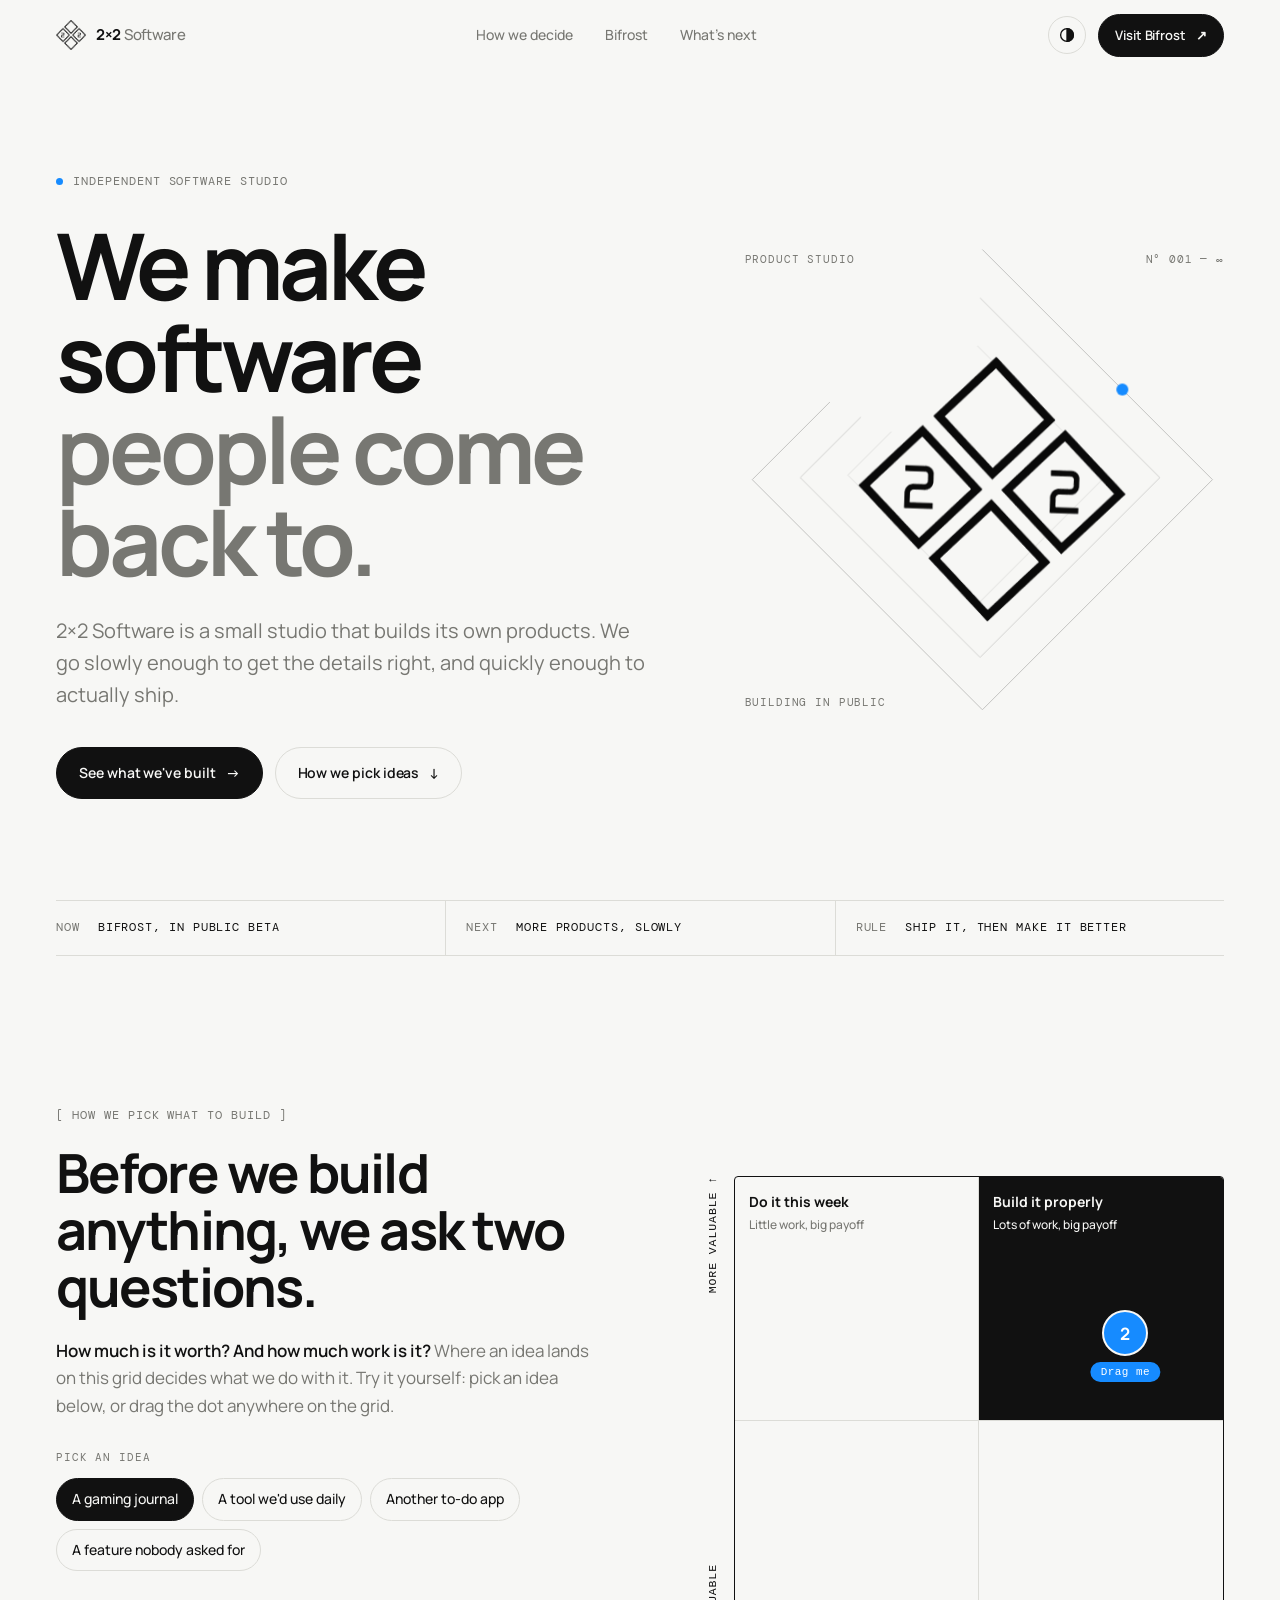
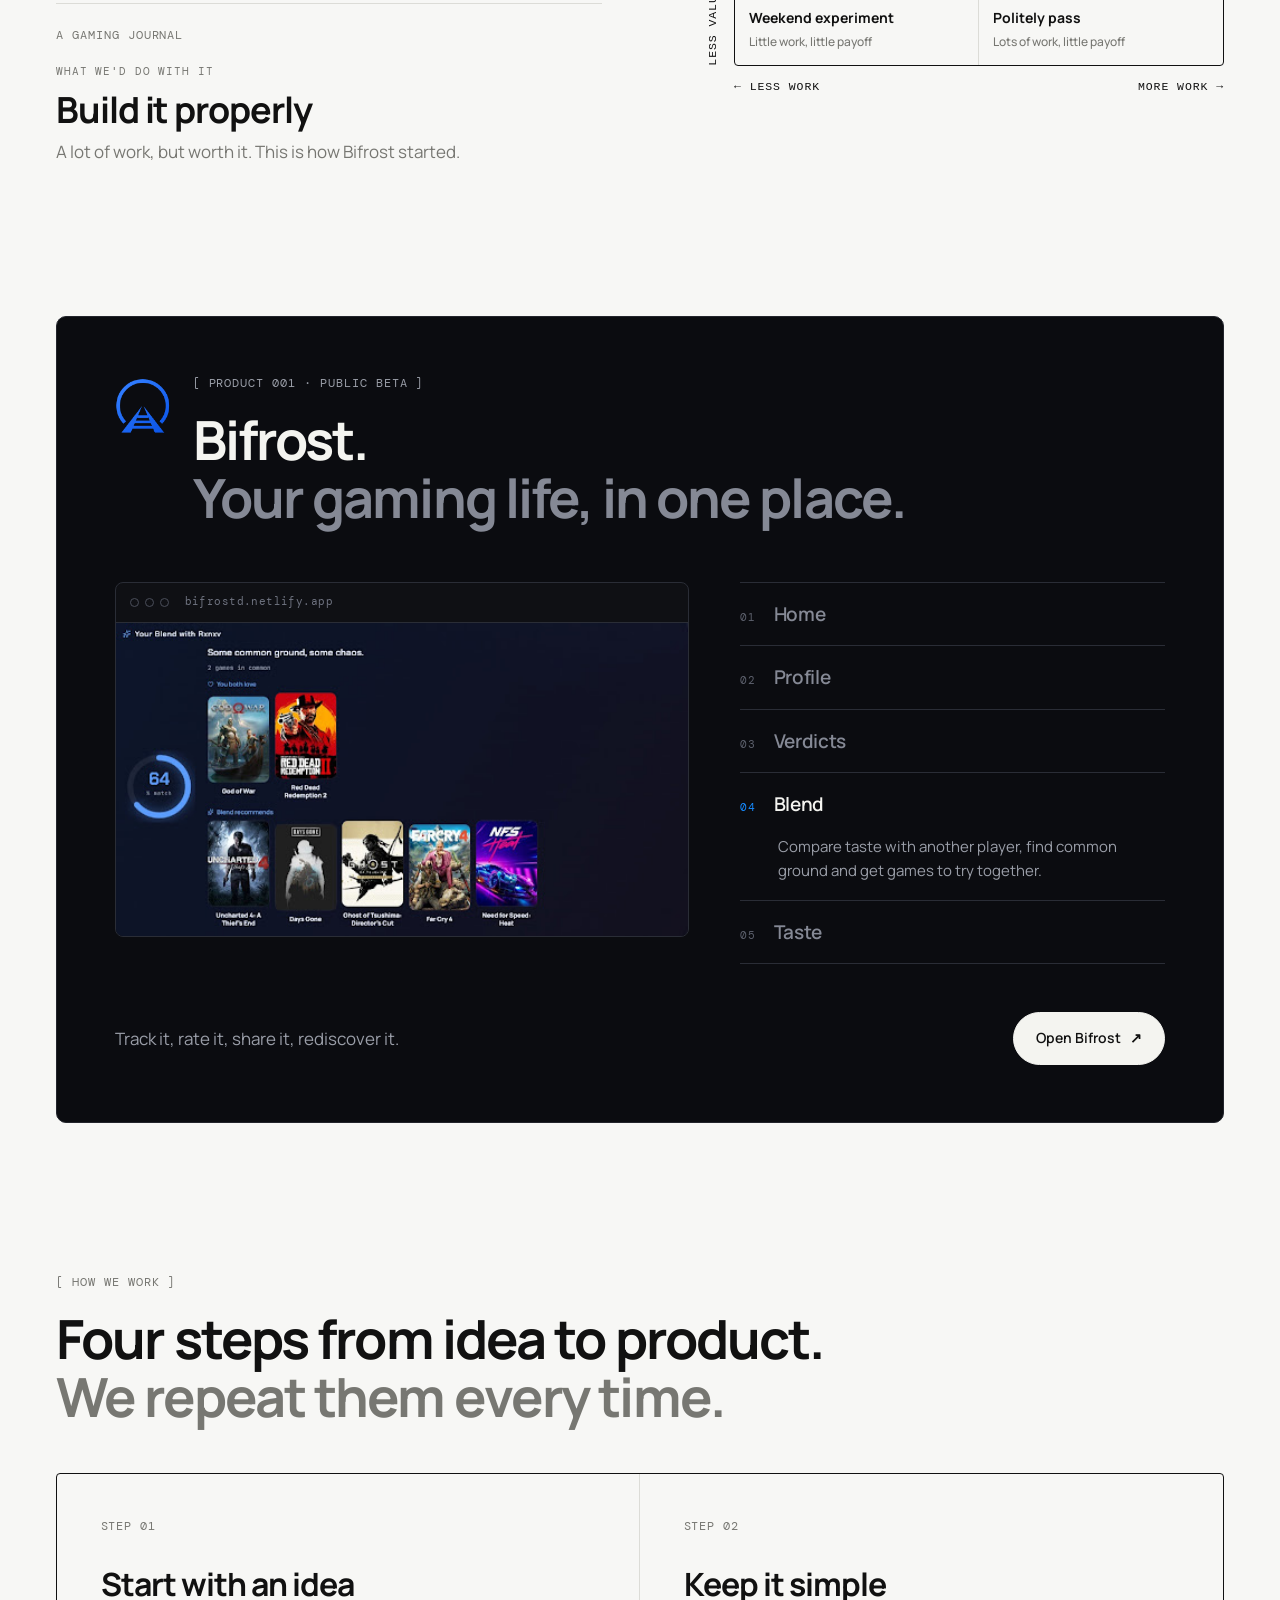
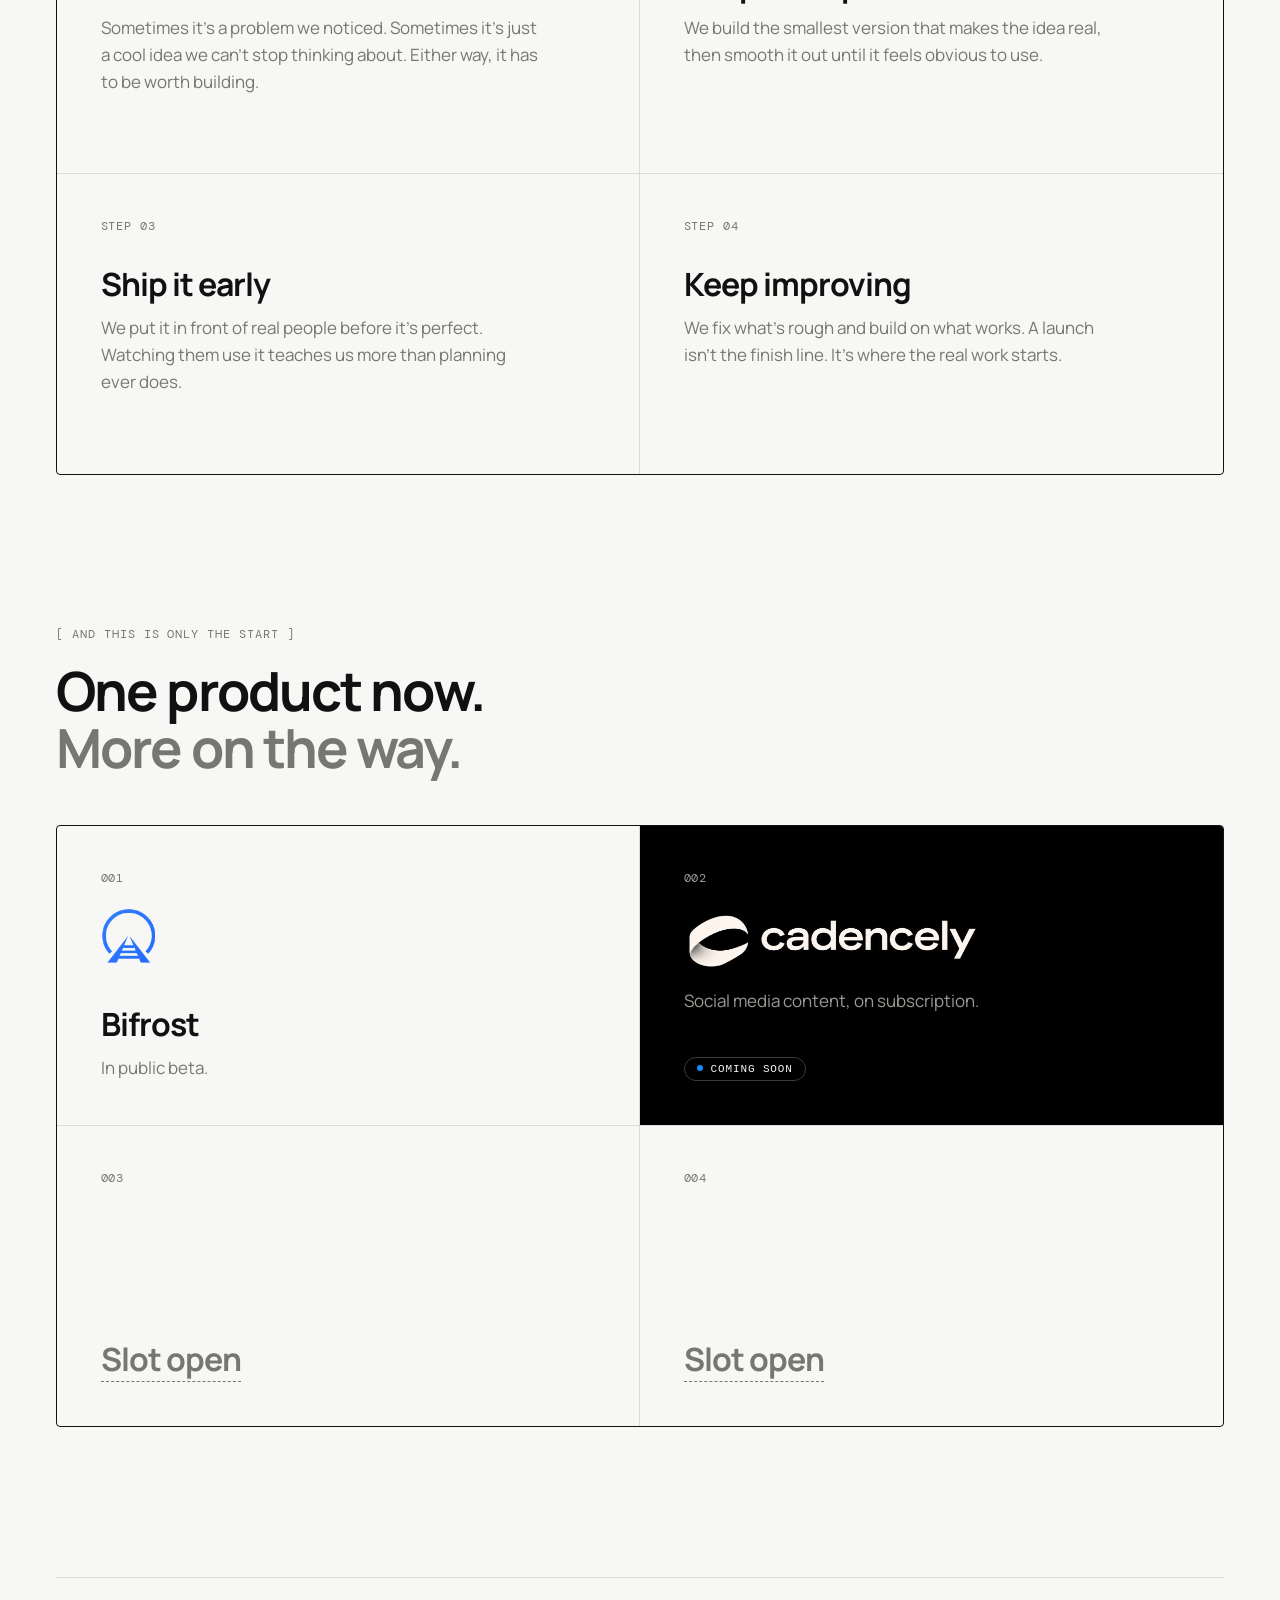
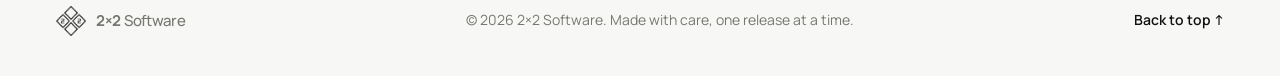
==== commit 4c0bae88: "Clearer 2x2 section, four-step process, add Cadencely coming soon Co-Authored-By: Claude Sonnet 5.5 " ====
--- a/index.html
+++ b/index.html
@@ -10,7 +10,7 @@
   <link rel="preconnect" href="https://fonts.googleapis.com">
   <link rel="preconnect" href="https://fonts.gstatic.com" crossorigin>
   <link href="https://fonts.googleapis.com/css2?family=DM+Mono:wght@400;500&family=Manrope:wght@400;500;600;700;800&display=swap" rel="stylesheet">
-  <link rel="stylesheet" href="style.css">
+  <link rel="stylesheet" href="style.css?v=6">
   <script>
     document.documentElement.classList.add('js');
     try {
@@ -87,34 +87,38 @@
   <section class="section wrap" id="idea">
     <div class="split">
       <div class="split-copy reveal">
-        <p class="eyebrow">[ How we decide ]</p>
-        <h2 class="h-lg">Every idea gets sorted on a 2×2.</h2>
-        <p class="body">It's where the name comes from and still how we choose what to build. How much is it worth, and how much work is it? Pick an idea, then drag the dot wherever you'd put it.</p>
-
+        <p class="eyebrow">[ How we pick what to build ]</p>
+        <h2 class="h-lg">Before we build anything, we ask two questions.</h2>
+        <p class="body"><strong>How much is it worth? And how much work is it?</strong> Where an idea lands on this grid decides what we do with it. Try it yourself: pick an idea below, or drag the dot anywhere on the grid.</p>
+
+        <p class="step">Pick an idea</p>
         <div class="chips" id="chips" role="radiogroup" aria-label="Example ideas">
-          <button type="button" role="radio" aria-checked="true"  data-x="80" data-y="84" data-name="A gaming journal">A gaming journal</button>
-          <button type="button" role="radio" aria-checked="false" data-x="22" data-y="78" data-name="A tool we'd use daily">A tool we'd use daily</button>
-          <button type="button" role="radio" aria-checked="false" data-x="26" data-y="16" data-name="Another to-do app">Another to-do app</button>
-          <button type="button" role="radio" aria-checked="false" data-x="86" data-y="20" data-name="A feature nobody asked for">A feature nobody asked for</button>
+          <button type="button" role="radio" aria-checked="true"  data-x="80" data-y="68" data-name="A gaming journal">A gaming journal</button>
+          <button type="button" role="radio" aria-checked="false" data-x="24" data-y="70" data-name="A tool we'd use daily">A tool we'd use daily</button>
+          <button type="button" role="radio" aria-checked="false" data-x="26" data-y="30" data-name="Another to-do app">Another to-do app</button>
+          <button type="button" role="radio" aria-checked="false" data-x="80" data-y="32" data-name="A feature nobody asked for">A feature nobody asked for</button>
         </div>
 
         <div class="readout" aria-live="polite">
           <p class="readout-idea" id="ro-idea">A gaming journal</p>
+          <p class="step">What we'd do with it</p>
           <p class="readout-verdict" id="ro-verdict">Build it properly</p>
-          <p class="readout-note" id="ro-note">Worth the long haul. This is how Bifrost started.</p>
+          <p class="readout-note" id="ro-note">A lot of work, but worth it. This is how Bifrost started.</p>
         </div>
       </div>
 
       <div class="matrix-wrap reveal">
-        <span class="axis ay">Value ↑</span>
+        <span class="axis ay-t">More valuable ↑</span>
+        <span class="axis ay-b">Less valuable</span>
         <div class="matrix" id="matrix">
-          <div class="q" data-q="hl"><b>Do it this week</b></div>
-          <div class="q" data-q="hh"><b>Build it properly</b></div>
-          <div class="q" data-q="ll"><b>Weekend experiment</b></div>
-          <div class="q" data-q="lh"><b>Politely pass</b></div>
+          <div class="q" data-q="hl"><b>Do it this week</b><span>Little work, big payoff</span></div>
+          <div class="q" data-q="hh"><b>Build it properly</b><span>Lots of work, big payoff</span></div>
+          <div class="q" data-q="ll"><b>Weekend experiment</b><span>Little work, little payoff</span></div>
+          <div class="q" data-q="lh"><b>Politely pass</b><span>Lots of work, little payoff</span></div>
           <button class="puck" id="puck" type="button" aria-label="Idea marker. Use arrow keys to move it."><span>2</span></button>
         </div>
-        <span class="axis ax">Effort →</span>
+        <span class="axis ax-l">← Less work</span>
+        <span class="axis ax-r">More work →</span>
       </div>
     </div>
   </section>
@@ -169,14 +173,14 @@
   <!-- PRINCIPLES -->
   <section class="section wrap" id="how">
     <div class="head reveal">
-      <p class="eyebrow">[ What we do ]</p>
-      <h2 class="h-lg">Ideas are good.<br><span>Useful products are better.</span></h2>
+      <p class="eyebrow">[ How we work ]</p>
+      <h2 class="h-lg">Four steps from idea to product.<br><span>We repeat them every time.</span></h2>
     </div>
     <div class="grid4">
-      <article class="cell reveal"><span class="n">01</span><h3>Start with a real need</h3><p>If we can't say who it's for and why they'd care, it doesn't get built.</p></article>
-      <article class="cell reveal"><span class="n">02</span><h3>Make it feel obvious</h3><p>The best interface is the one you stop noticing. We keep sanding until it is.</p></article>
-      <article class="cell reveal"><span class="n">03</span><h3>Ship, then learn</h3><p>Real people using the thing teach us more than any amount of planning.</p></article>
-      <article class="cell reveal"><span class="n">04</span><h3>Keep building</h3><p>A launch is a starting point. We refine what works and build on it.</p></article>
+      <article class="cell reveal"><span class="n">Step 01</span><h3>Start with an idea</h3><p>Sometimes it's a problem we noticed. Sometimes it's just a cool idea we can't stop thinking about. Either way, it has to be worth building.</p></article>
+      <article class="cell reveal"><span class="n">Step 02</span><h3>Keep it simple</h3><p>We build the smallest version that makes the idea real, then smooth it out until it feels obvious to use.</p></article>
+      <article class="cell reveal"><span class="n">Step 03</span><h3>Ship it early</h3><p>We put it in front of real people before it's perfect. Watching them use it teaches us more than planning ever does.</p></article>
+      <article class="cell reveal"><span class="n">Step 04</span><h3>Keep improving</h3><p>We fix what's rough and build on what works. A launch isn't the finish line. It's where the real work starts.</p></article>
     </div>
   </section>
 
@@ -193,7 +197,12 @@
         <h3>Bifrost</h3>
         <p>In public beta.</p>
       </a>
-      <button class="cell slot reveal" type="button"><span class="n">002</span><span class="face">Slot open</span><span class="back">Still on the whiteboard.</span></button>
+      <div class="cell slot cad reveal">
+        <span class="n">002</span>
+        <div class="cad-logo"><img src="assets/cadencely-logo.webp" alt="Cadencely" loading="lazy"></div>
+        <p>Social media content, on subscription.</p>
+        <span class="soon">Coming soon</span>
+      </div>
       <button class="cell slot reveal" type="button"><span class="n">003</span><span class="face">Slot open</span><span class="back">Not telling yet.</span></button>
       <button class="cell slot reveal" type="button"><span class="n">004</span><span class="face">Slot open</span><span class="back">Ask us later.</span></button>
     </div>
@@ -209,6 +218,6 @@
   <a class="up" href="#top">Back to top ↑</a>
 </footer>
 
-<script src="script.js"></script>
+<script src="script.js?v=4"></script>
 </body>
 </html>
--- a/style.css
+++ b/style.css
@@ -179,9 +179,17 @@
 .readout.swap p { opacity: 0; }
 
 .matrix-wrap { position: relative; padding: 0 0 30px 30px; max-width: 520px; width: 100%; justify-self: end; }
-.axis { position: absolute; color: var(--muted); font-size: 10.5px; user-select: none; -webkit-user-select: none; }
-.ay { left: 0; top: 0; writing-mode: vertical-rl; transform: rotate(180deg); }
-.ax { right: 0; bottom: 0; }
+.axis { position: absolute; color: var(--ink); font-size: 11.5px; font-weight: 500; user-select: none; -webkit-user-select: none; }
+.ay-t, .ay-b { left: 0; writing-mode: vertical-rl; transform: rotate(180deg); }
+.ay-t { top: 0; }
+.ay-b { bottom: 30px; }
+.ax-l, .ax-r { bottom: 0; }
+.ax-l { left: 30px; }
+.ax-r { right: 0; }
+.step { font-family: var(--mono); font-size: 11px; letter-spacing: .08em; text-transform: uppercase; color: var(--muted); margin-top: 30px; }
+.step + .chips { margin-top: 12px; }
+.readout .step { margin-top: 18px; }
+.body strong { color: var(--ink); font-weight: 600; }
 .matrix {
   position: relative; aspect-ratio: 1;
   display: grid; grid-template-columns: 1fr 1fr; grid-template-rows: 1fr 1fr;
@@ -197,7 +205,16 @@
 }
 .q:nth-child(2n) { border-right: 0; }
 .q:nth-child(n+3) { border-bottom: 0; }
-.q:nth-child(n+3) { align-items: flex-end; display: flex; }
+.q { display: flex; flex-direction: column; gap: 2px; }
+.q b { font-size: 14px; font-weight: 700; color: var(--ink); transition: color .45s var(--ease); }
+.q span { font-size: 12px; font-weight: 500; }
+.q:nth-child(n+3) { justify-content: flex-end; }
+.q.active b { color: var(--bg); }
+.matrix:not(.moved) .puck::after {
+  content: "Drag me"; position: absolute; top: calc(100% + 8px); left: 50%; transform: translateX(-50%);
+  padding: 4px 10px; border-radius: 999px; background: var(--blue); color: #fff;
+  font: 500 11px var(--mono); letter-spacing: .04em; white-space: nowrap; pointer-events: none;
+}
 .q.active { background: var(--ink); color: var(--bg); }
 .puck {
   position: absolute; width: 46px; height: 46px; margin: -23px 0 0 -23px; z-index: 2;
@@ -261,6 +278,7 @@
 .cell:nth-child(n+3) { border-bottom: 0; }
 .cell .n { color: var(--muted); transition: color .5s; }
 .cell h3 { font-size: clamp(22px, 2.6vw, 32px); letter-spacing: -.03em; line-height: 1.1; margin-top: auto; }
+.grid4:not(.slots) .cell h3 { margin-top: 18px; }
 .cell p { color: var(--muted); max-width: 26em; transition: color .5s; }
 .cell:hover { background: var(--ink); color: var(--bg); }
 .cell:hover .n, .cell:hover p { color: var(--bg); opacity: .7; }
@@ -275,6 +293,13 @@
 .slot.flip .face { opacity: 0; transform: translateY(-14px); }
 .slot.flip .back { opacity: 1; transform: none; }
 .slot:not(.filled):hover .face { color: var(--bg); border-color: var(--bg); }
+
+.slot.cad, .slot.cad:hover { background: #000; color: #f4f4f0; }
+.slot.cad .n, .slot.cad p, .slot.cad:hover .n, .slot.cad:hover p { color: #9a9a95; opacity: 1; }
+.cad-logo { position: relative; width: min(100%, 300px); aspect-ratio: 1170 / 260; overflow: hidden; margin-top: 8px; }
+.cad-logo img { position: absolute; width: 170.9%; max-width: none; left: -37.6%; top: -77%; }
+.soon { margin-top: auto; padding: 5px 12px; border-radius: 999px; border: 1px solid #3a3a37; font: 500 11px var(--mono); letter-spacing: .08em; text-transform: uppercase; color: #f4f4f0; }
+.soon::before { content: ""; display: inline-block; width: 6px; height: 6px; border-radius: 50%; background: var(--blue); margin-right: 8px; vertical-align: 1px; }
 
 /* ---------- footer ---------- */
 .foot { display: flex; justify-content: space-between; align-items: center; gap: 16px 28px; flex-wrap: wrap; margin-top: clamp(80px, 12vw, 150px); padding: 28px 0 40px; border-top: 1px solid var(--line); color: var(--muted); font-size: 14px; }
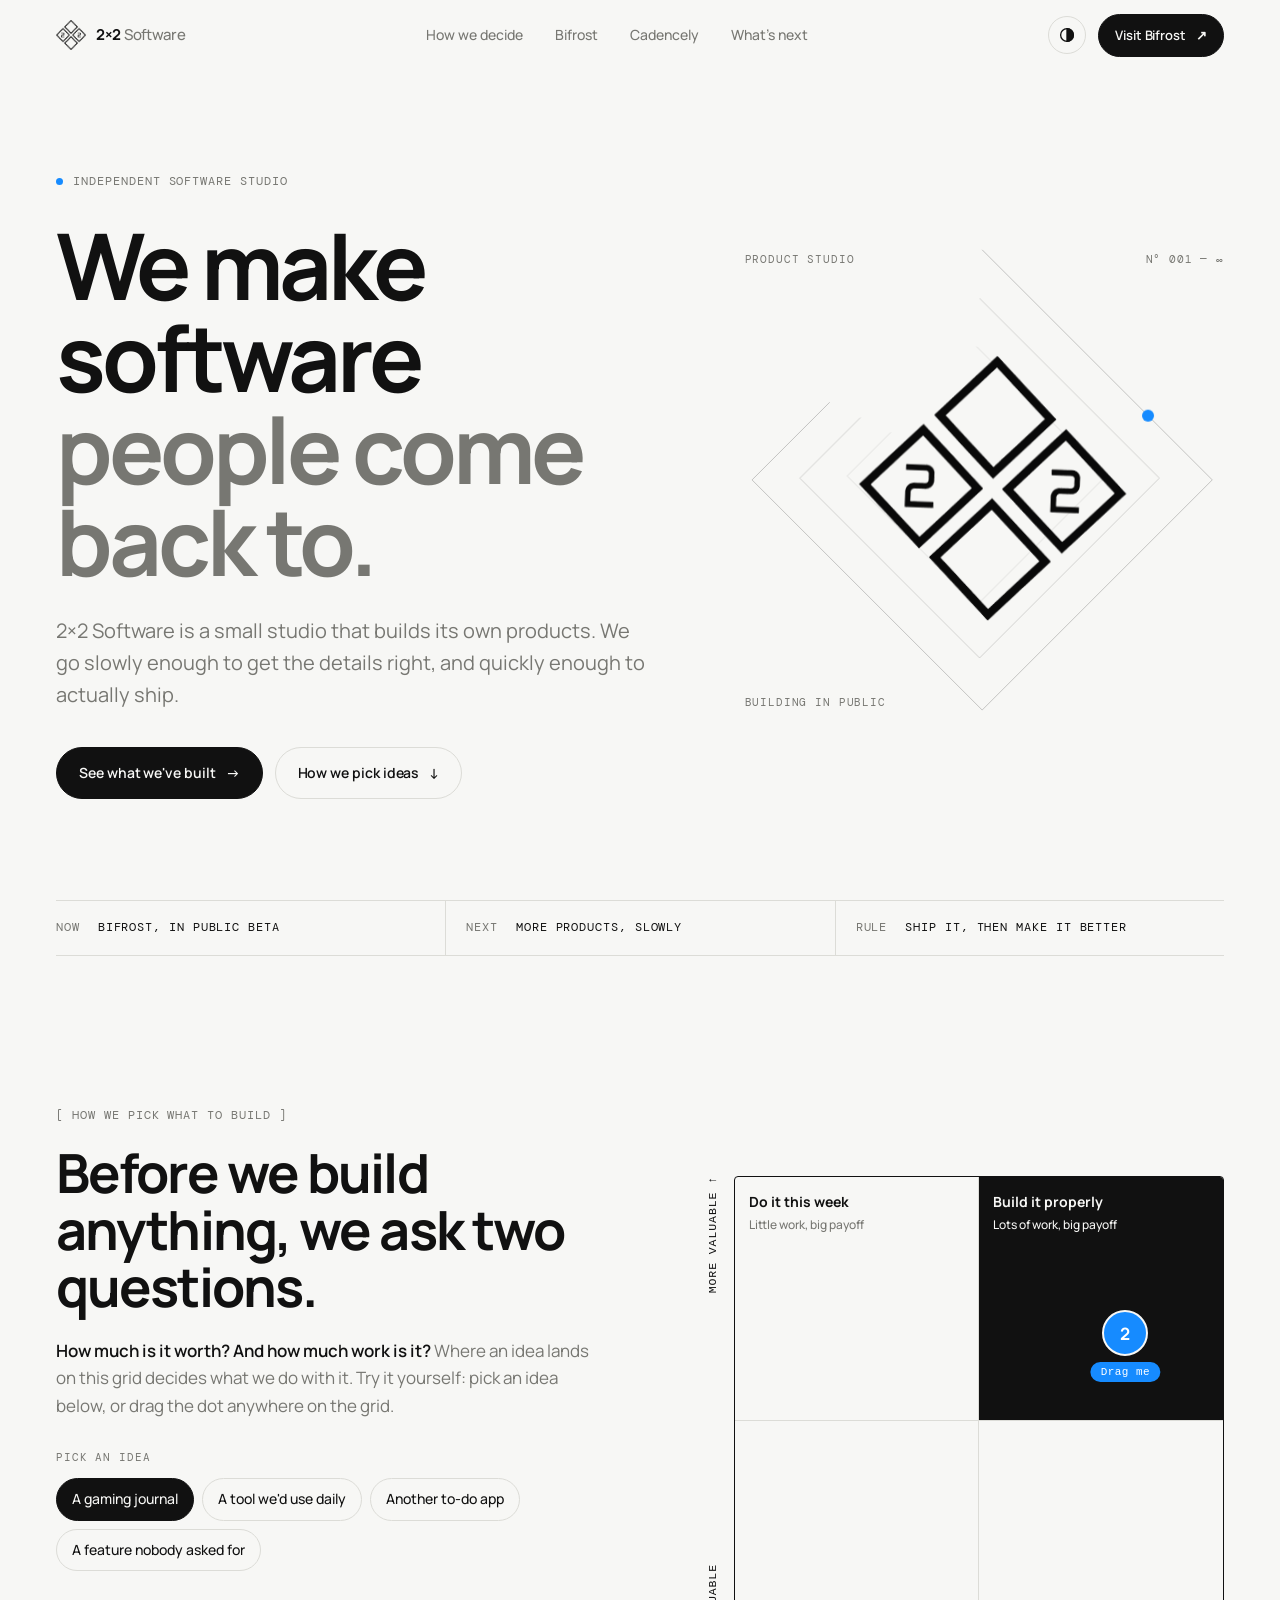
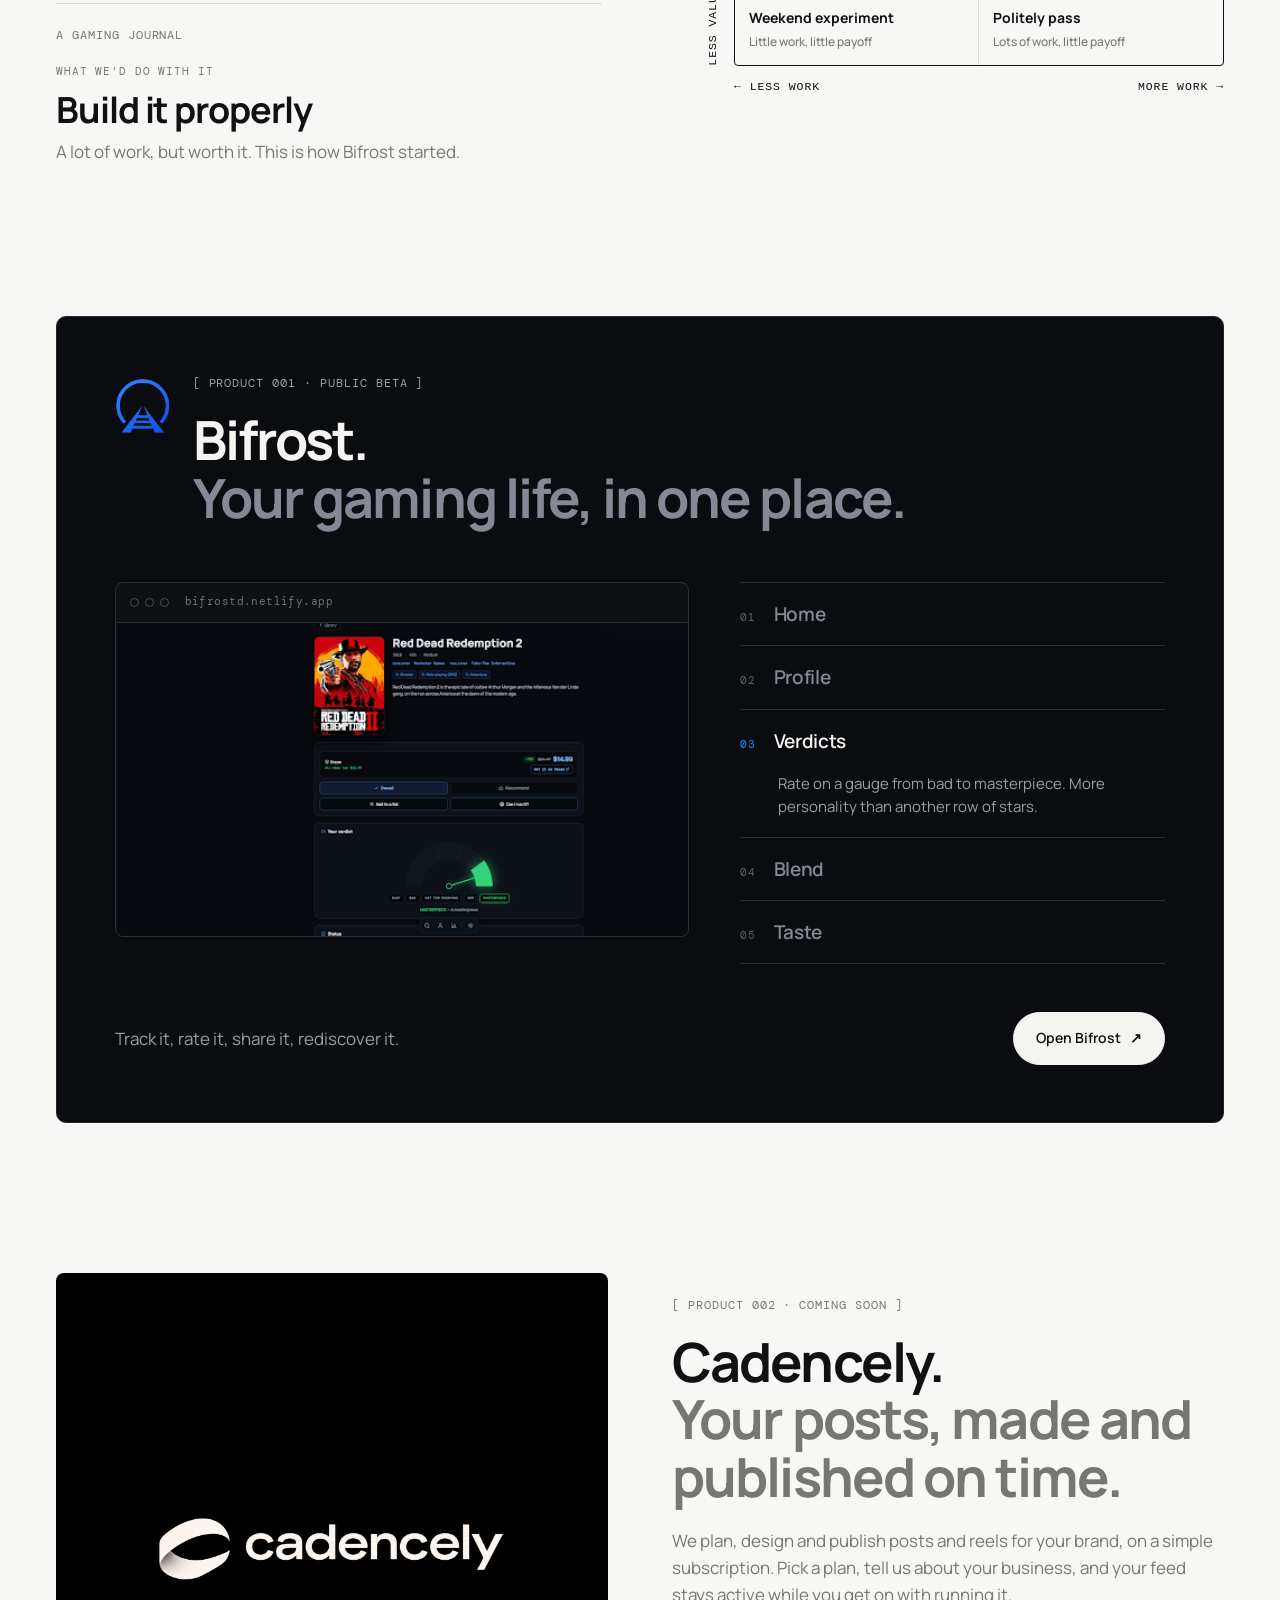
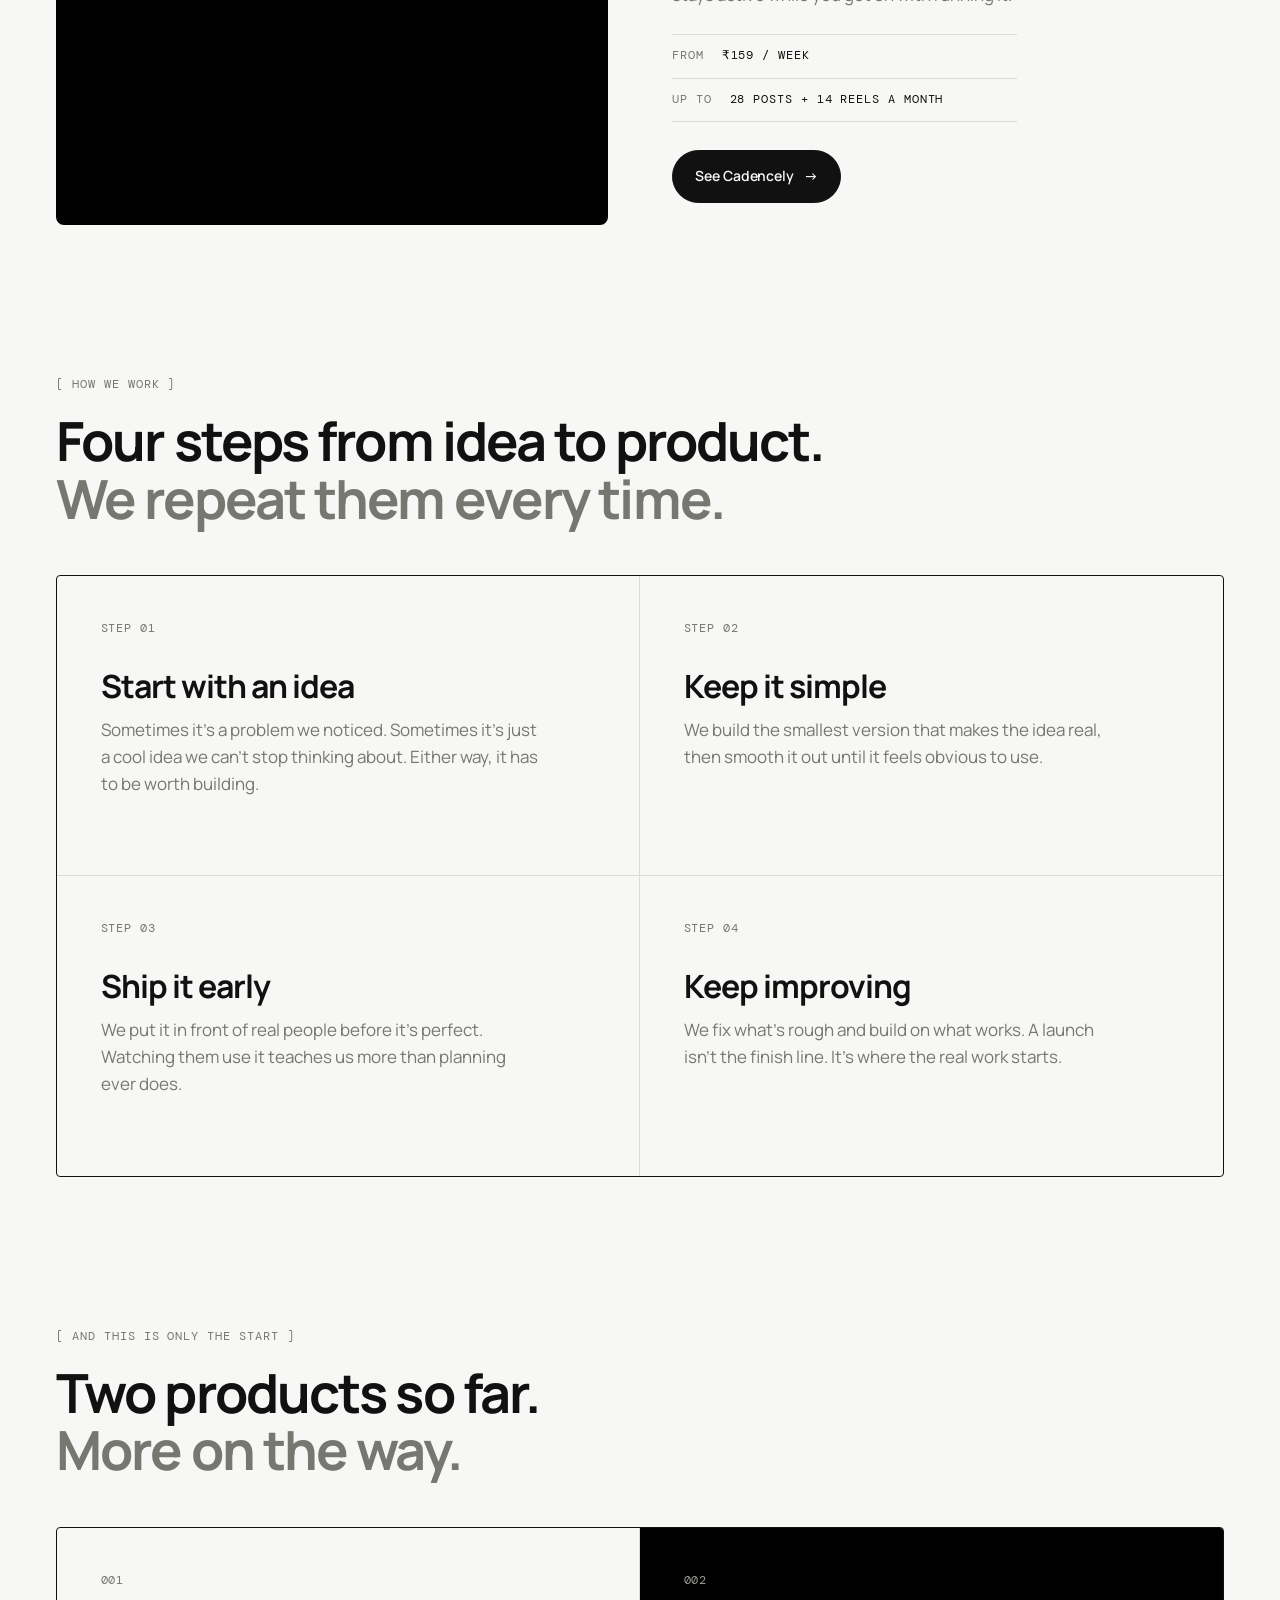
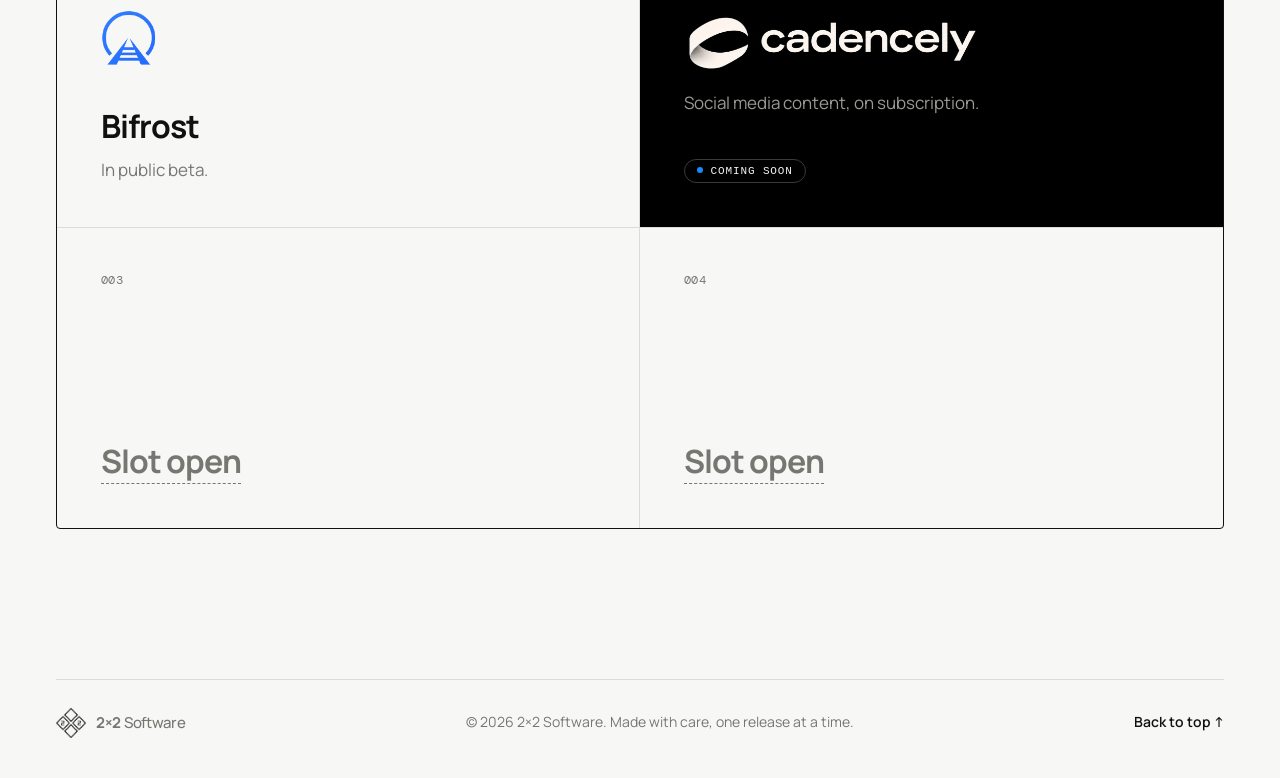
==== commit 5862253a: "Add Cadencely page and home page section Co-Authored-By: Claude Sonnet 5.5 <noreply@anthropic.com>" ====
--- a/index.html
+++ b/index.html
@@ -10,7 +10,7 @@
   <link rel="preconnect" href="https://fonts.googleapis.com">
   <link rel="preconnect" href="https://fonts.gstatic.com" crossorigin>
   <link href="https://fonts.googleapis.com/css2?family=DM+Mono:wght@400;500&family=Manrope:wght@400;500;600;700;800&display=swap" rel="stylesheet">
-  <link rel="stylesheet" href="style.css?v=6">
+  <link rel="stylesheet" href="style.css?v=8">
   <script>
     document.documentElement.classList.add('js');
     try {
@@ -29,6 +29,7 @@
   <nav class="nav-links" aria-label="Main">
     <a href="#idea">How we decide</a>
     <a href="#bifrost">Bifrost</a>
+    <a href="#cadencely">Cadencely</a>
     <a href="#next">What's next</a>
   </nav>
   <div class="nav-end">
@@ -170,6 +171,25 @@
     </div>
   </section>
 
+  <!-- CADENCELY -->
+  <section class="section wrap" id="cadencely">
+    <div class="cad-feature reveal">
+      <a class="cad-banner" href="cadencely.html" aria-label="Cadencely">
+        <div class="cad-logo big"><img src="assets/cadencely-logo.webp" alt="Cadencely" loading="lazy"></div>
+      </a>
+      <div class="cad-feature-copy">
+        <p class="eyebrow">[ Product 002 · Coming soon ]</p>
+        <h2 class="h-lg">Cadencely.<br><span>Your posts, made and published on time.</span></h2>
+        <p class="body">We plan, design and publish posts and reels for your brand, on a simple subscription. Pick a plan, tell us about your business, and your feed stays active while you get on with running it.</p>
+        <ul class="facts mini">
+          <li><span>From</span> ₹159 / week</li>
+          <li><span>Up to</span> 28 posts + 14 reels a month</li>
+        </ul>
+        <a class="btn btn-solid" href="cadencely.html">See Cadencely <span aria-hidden="true">→</span></a>
+      </div>
+    </div>
+  </section>
+
   <!-- PRINCIPLES -->
   <section class="section wrap" id="how">
     <div class="head reveal">
@@ -188,7 +208,7 @@
   <section class="section wrap" id="next">
     <div class="head reveal">
       <p class="eyebrow">[ And this is only the start ]</p>
-      <h2 class="h-lg">One product now.<br><span>More on the way.</span></h2>
+      <h2 class="h-lg">Two products so far.<br><span>More on the way.</span></h2>
     </div>
     <div class="grid4 slots">
       <a class="cell slot filled reveal" href="#bifrost">
@@ -197,12 +217,12 @@
         <h3>Bifrost</h3>
         <p>In public beta.</p>
       </a>
-      <div class="cell slot cad reveal">
+      <a class="cell slot cad reveal" href="cadencely.html">
         <span class="n">002</span>
         <div class="cad-logo"><img src="assets/cadencely-logo.webp" alt="Cadencely" loading="lazy"></div>
         <p>Social media content, on subscription.</p>
         <span class="soon">Coming soon</span>
-      </div>
+      </a>
       <button class="cell slot reveal" type="button"><span class="n">003</span><span class="face">Slot open</span><span class="back">Not telling yet.</span></button>
       <button class="cell slot reveal" type="button"><span class="n">004</span><span class="face">Slot open</span><span class="back">Ask us later.</span></button>
     </div>
--- a/style.css
+++ b/style.css
@@ -300,6 +300,51 @@
 .cad-logo img { position: absolute; width: 170.9%; max-width: none; left: -37.6%; top: -77%; }
 .soon { margin-top: auto; padding: 5px 12px; border-radius: 999px; border: 1px solid #3a3a37; font: 500 11px var(--mono); letter-spacing: .08em; text-transform: uppercase; color: #f4f4f0; }
 .soon::before { content: ""; display: inline-block; width: 6px; height: 6px; border-radius: 50%; background: var(--blue); margin-right: 8px; vertical-align: 1px; }
+
+/* ---------- cadencely page ---------- */
+.cad-hero { padding: 120px 0 56px; }
+.cad-banner { background: #000; border-radius: 8px; padding: clamp(28px, 6vw, 64px); margin: 4px 0 40px; display: flex; justify-content: center; }
+.cad-logo.big { width: min(100%, 520px); margin: 0; }
+.cad-hero .h-xl { font-size: clamp(36px, 6vw, 76px); }
+.btn-static { border-color: var(--line); color: var(--muted); cursor: default; }
+.btn-static .dot { margin-right: 0; }
+.g3 { grid-template-columns: repeat(3, 1fr); }
+.g3 .cell { min-height: 0; border-right: 1px solid var(--line); border-bottom: 0; }
+.g3 .cell:last-child { border-right: 0; }
+.plans3 .cell { gap: 14px; }
+.plan-for { min-height: 3.2em; }
+.price { font-size: 15px; color: var(--muted); margin-top: 6px; }
+.price strong { font-size: clamp(32px, 4vw, 44px); letter-spacing: -.04em; color: var(--ink); font-weight: 700; transition: color .5s; }
+.cell:hover .price strong { color: var(--bg); }
+.inc { list-style: none; margin: 8px 0 0; padding: 0; display: grid; gap: 6px; font-size: 15px; }
+.inc li::before { content: "✓"; margin-right: 10px; color: var(--blue); }
+.fine { color: var(--muted); font-size: 14px; margin-top: 18px; max-width: 40em; }
+.shots { display: grid; grid-template-columns: 1fr 1fr; gap: clamp(20px, 3vw, 36px); }
+.shots figure { margin: 0; }
+.win { border: 1px solid var(--line); border-radius: 8px; overflow: hidden; background: var(--panel); }
+.win .screen-bar { border-bottom-color: var(--line); }
+.win .screen-bar i { border-color: var(--muted); }
+.win .screen-bar span { color: var(--muted); }
+.win img { width: 100%; height: auto; }
+.shots figcaption { margin-top: 14px; color: var(--muted); font-size: 15px; max-width: 28em; }
+.cad-end { display: flex; justify-content: space-between; align-items: center; gap: 28px; flex-wrap: wrap; }
+@media (max-width: 900px) {
+  .g3 { grid-template-columns: 1fr; }
+  .g3 .cell { border-right: 0; border-bottom: 1px solid var(--line); }
+  .g3 .cell:last-child { border-bottom: 0; }
+  .plan-for { min-height: 0; }
+  .shots { grid-template-columns: 1fr; }
+}
+@media (max-width: 640px) { .cad-hero { padding-top: 88px; } }
+
+.cad-feature { display: grid; grid-template-columns: 1fr 1fr; gap: clamp(28px, 5vw, 72px); align-items: center; }
+.cad-feature .cad-banner { margin: 0; aspect-ratio: 1; align-items: center; transition: transform .6s var(--ease); }
+.cad-feature .cad-banner:hover { transform: scale(.985); }
+.cad-feature .cad-logo.big { width: min(100%, 360px); }
+.facts.mini { grid-template-columns: 1fr; margin: 26px 0 28px; max-width: 30em; }
+.facts.mini li { border-left: 0; padding: 12px 0; }
+.facts.mini li + li { border-top: 1px solid var(--line); }
+@media (max-width: 900px) { .cad-feature { grid-template-columns: 1fr; } .cad-feature .cad-banner { aspect-ratio: 16 / 9; } }
 
 /* ---------- footer ---------- */
 .foot { display: flex; justify-content: space-between; align-items: center; gap: 16px 28px; flex-wrap: wrap; margin-top: clamp(80px, 12vw, 150px); padding: 28px 0 40px; border-top: 1px solid var(--line); color: var(--muted); font-size: 14px; }
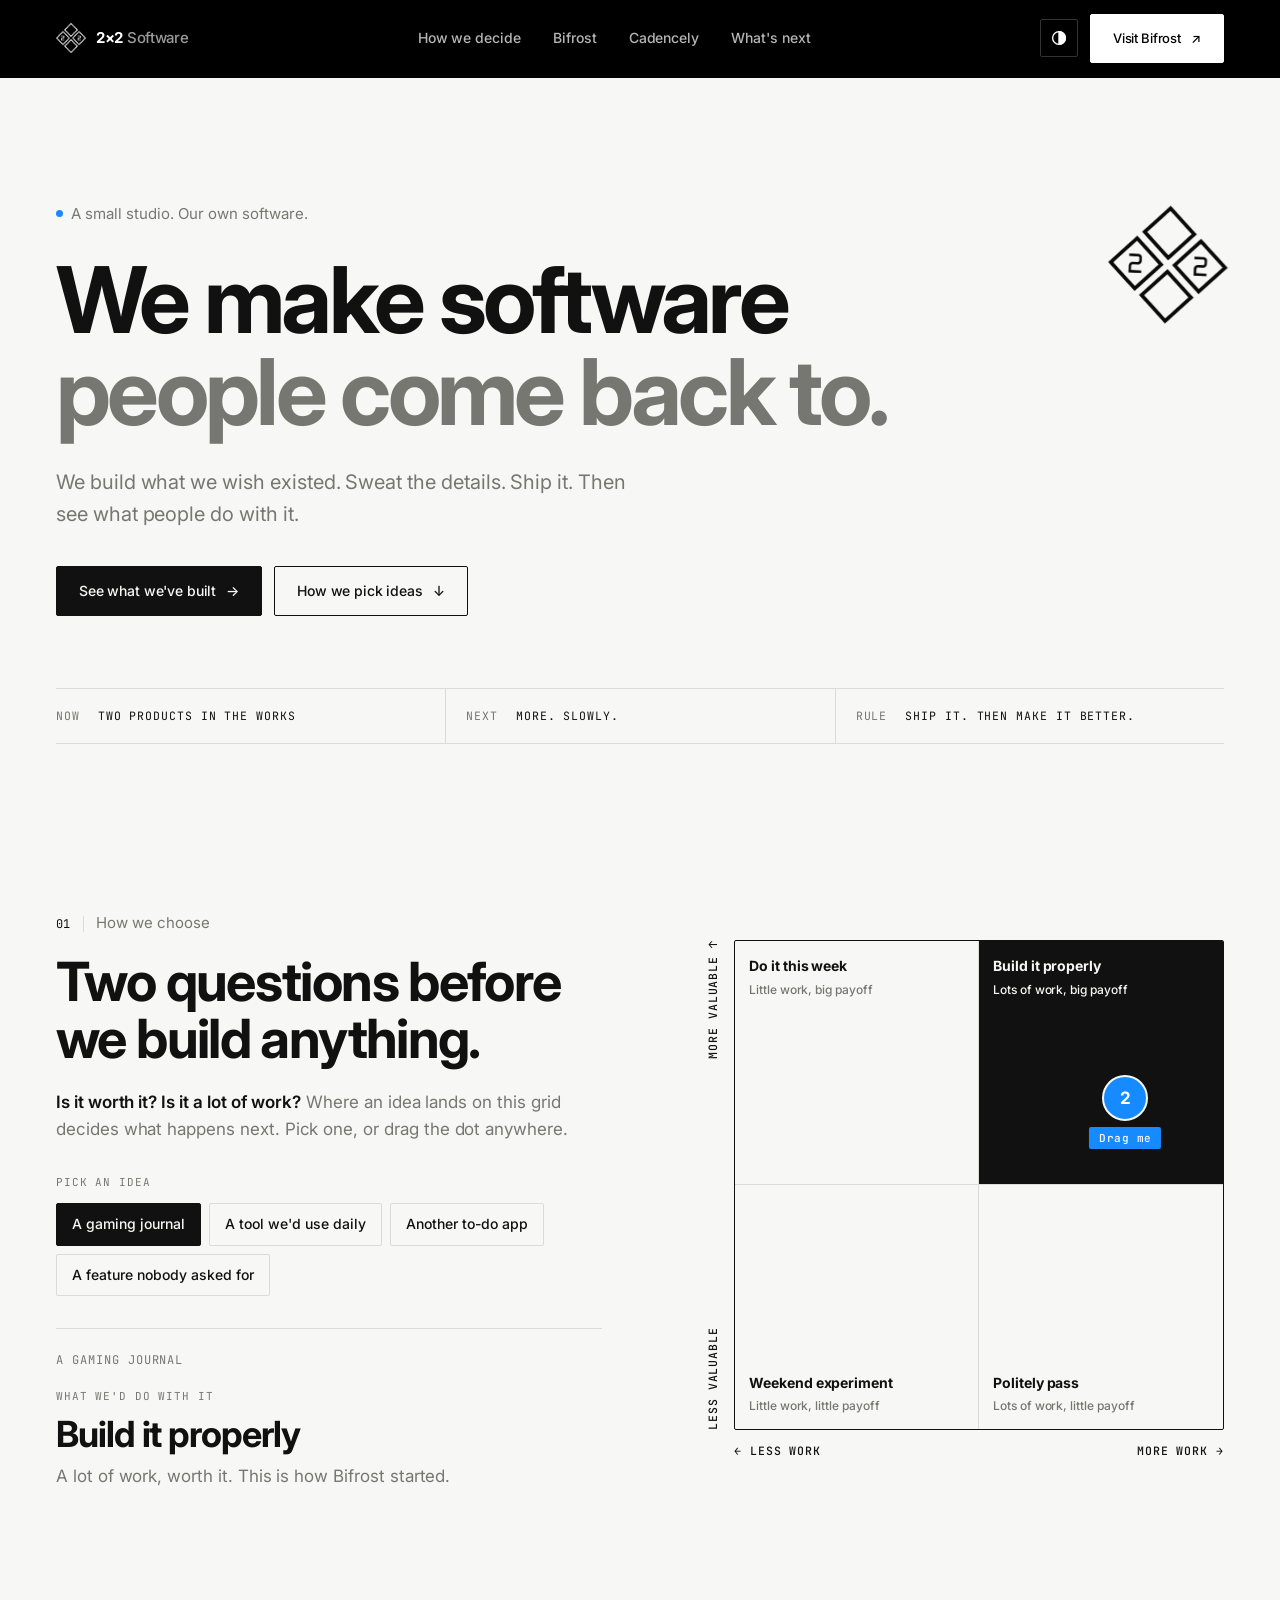
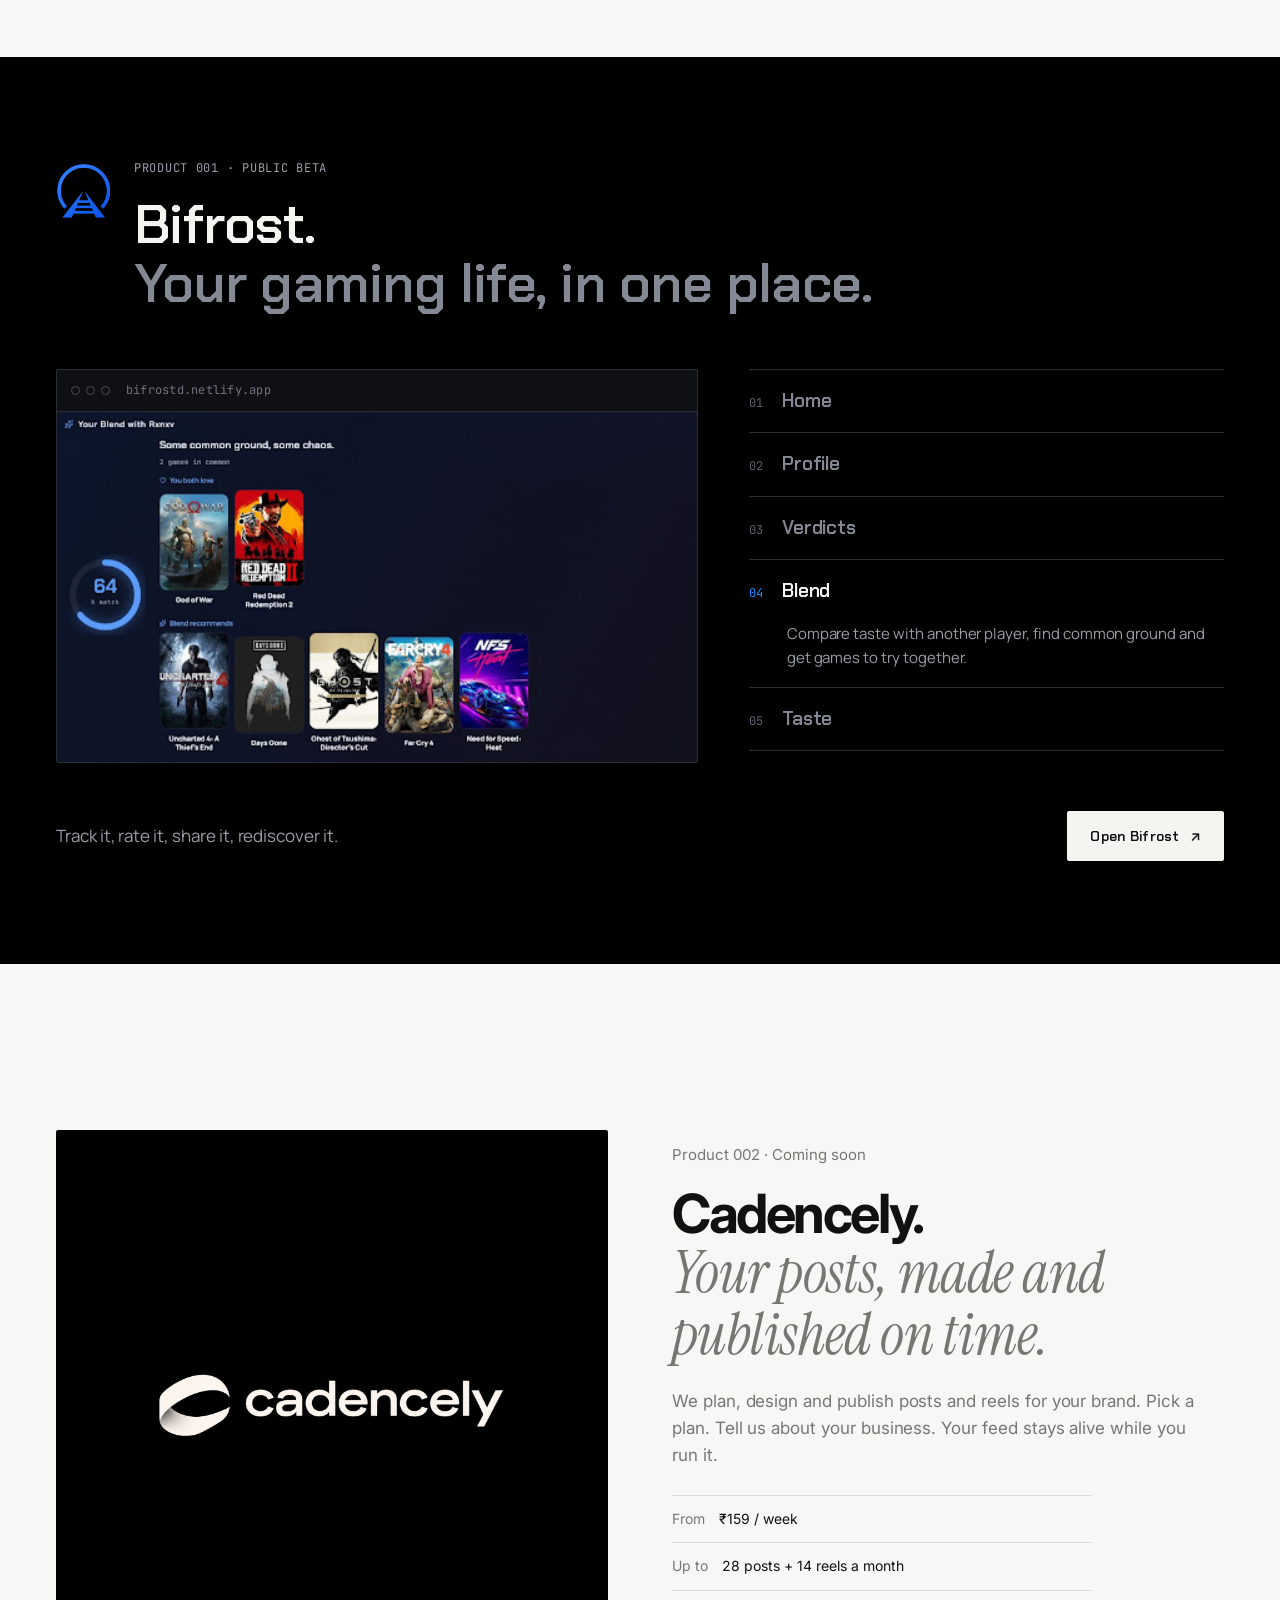
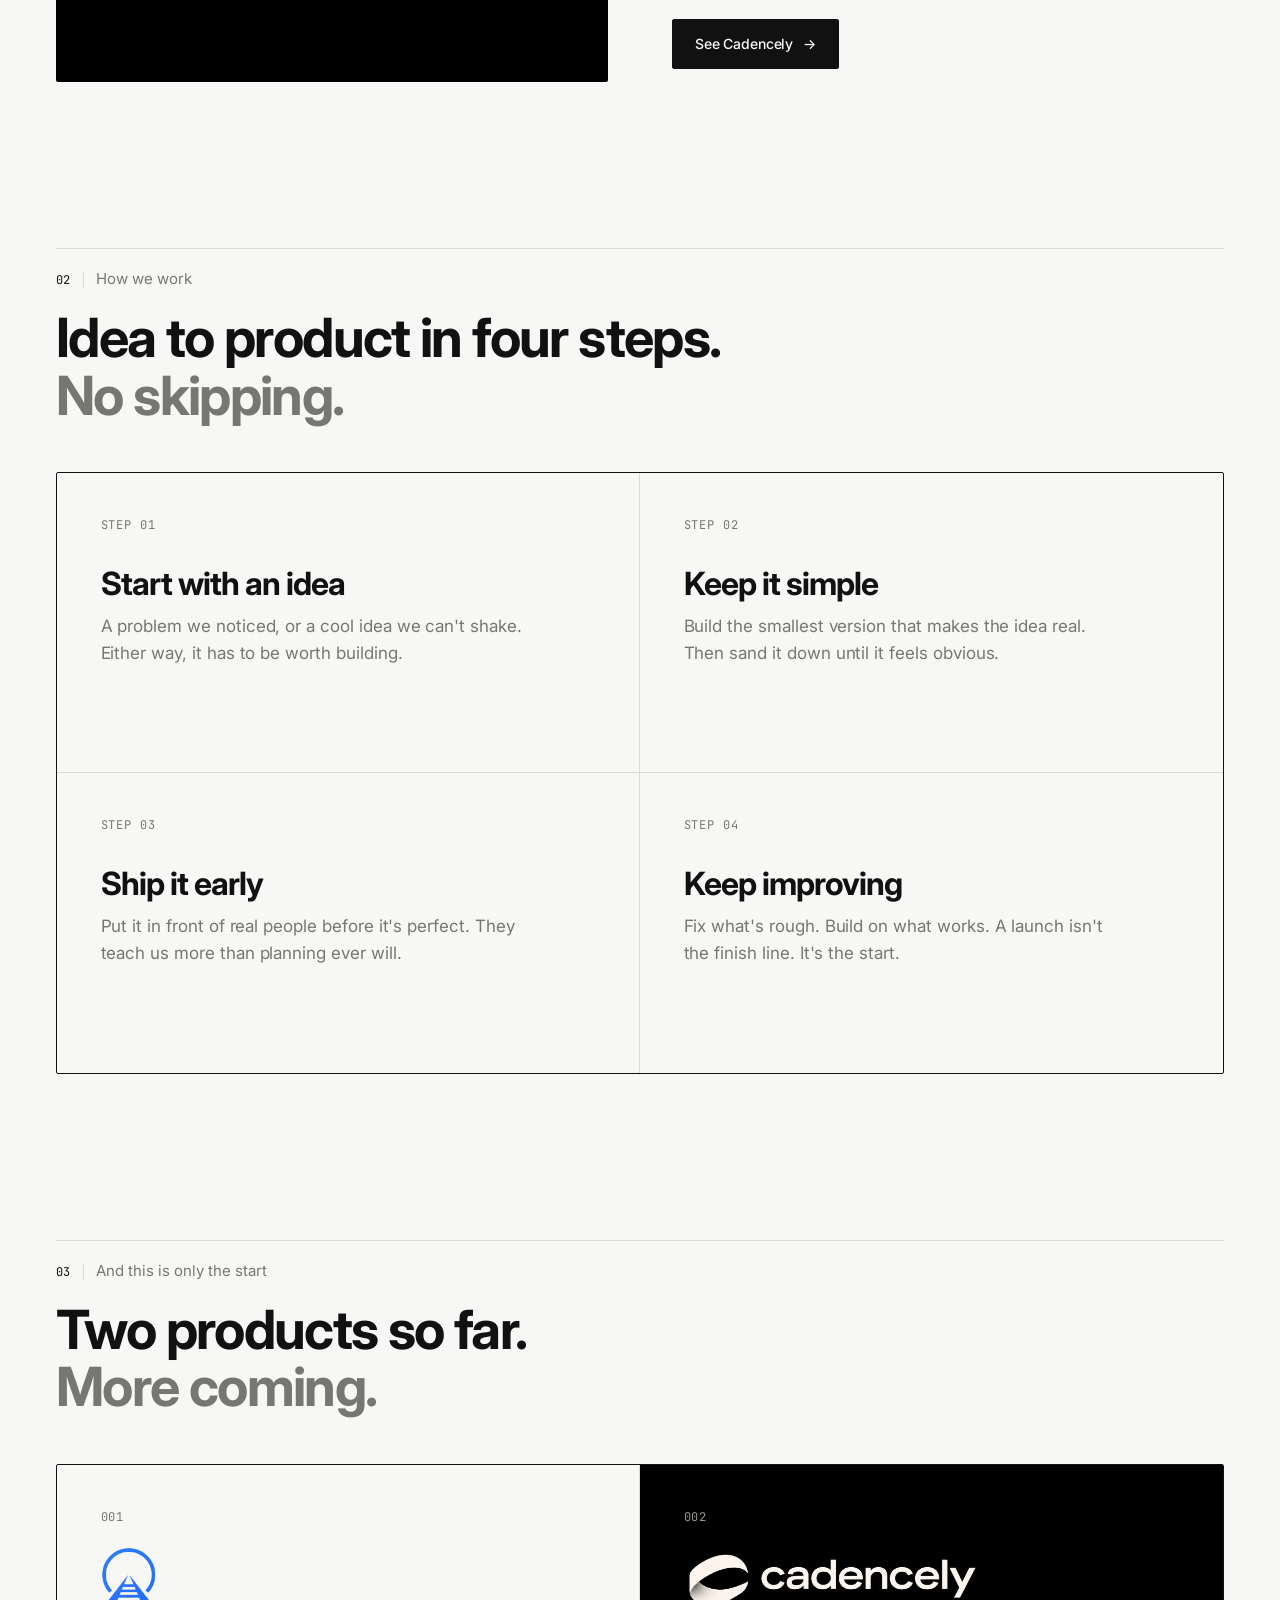
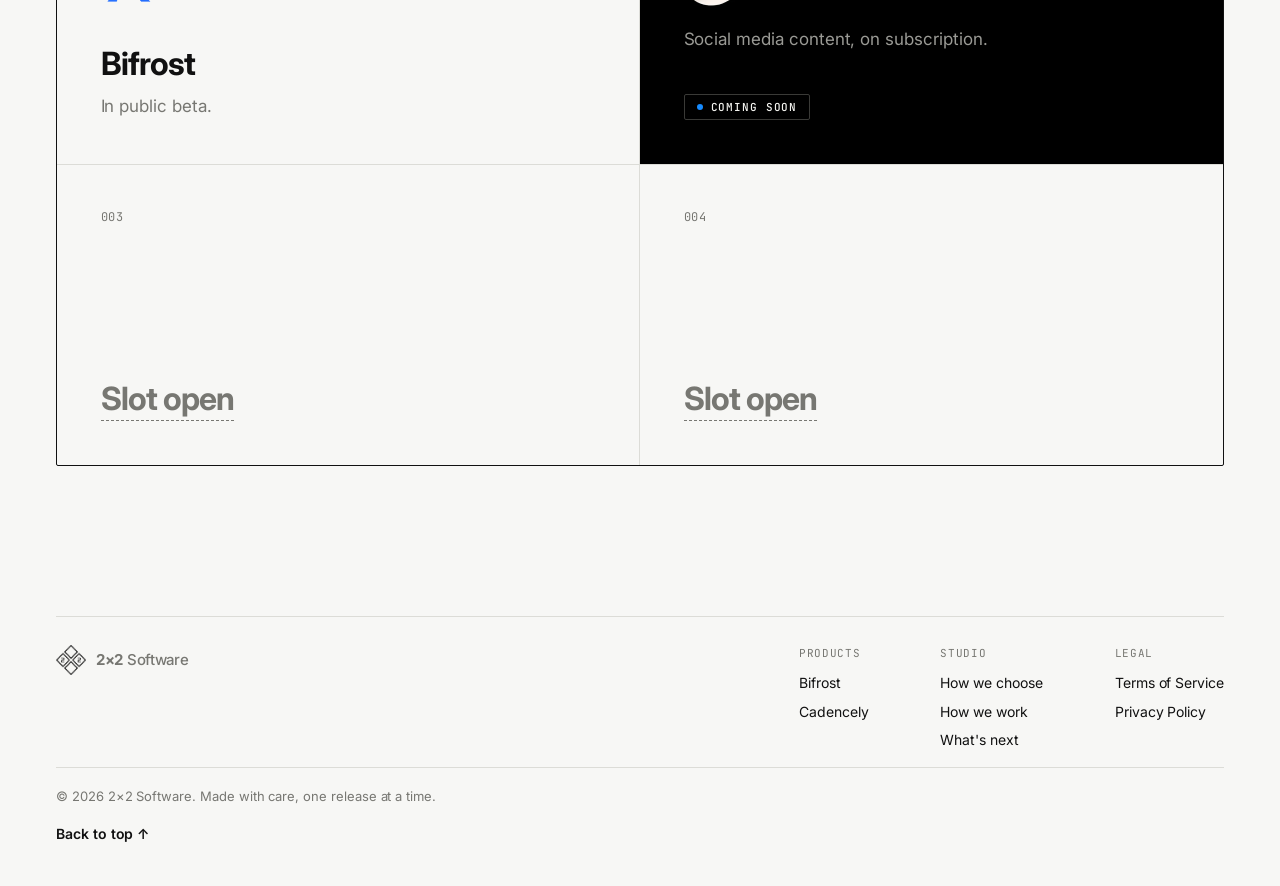
==== commit cefe2d53: "Sony-style refresh, product fonts, punchier copy, Terms and Privacy pages Co-Authored-By: Claude Opu" ====
--- a/index.html
+++ b/index.html
@@ -9,8 +9,8 @@
   <link rel="icon" href="assets/2x2-mark.png" type="image/png">
   <link rel="preconnect" href="https://fonts.googleapis.com">
   <link rel="preconnect" href="https://fonts.gstatic.com" crossorigin>
-  <link href="https://fonts.googleapis.com/css2?family=DM+Mono:wght@400;500&family=Manrope:wght@400;500;600;700;800&display=swap" rel="stylesheet">
-  <link rel="stylesheet" href="style.css?v=8">
+  <link href="https://fonts.googleapis.com/css2?family=Chakra+Petch:wght@500;600;700&family=DM+Mono:wght@400;500&family=Source+Serif+4:ital,opsz,wght@1,8..60,400&family=Inter:wght@400;500;600;700&family=Instrument+Serif:ital@0;1&family=JetBrains+Mono:wght@500;700&family=Manrope:wght@400;500;600;700;800&display=swap" rel="stylesheet">
+  <link rel="stylesheet" href="style.css?v=21">
   <script>
     document.documentElement.classList.add('js');
     try {
@@ -48,49 +48,36 @@
   <!-- HERO -->
   <section class="hero wrap">
     <div class="hero-copy">
-      <p class="tag"><i class="dot"></i> Independent software studio</p>
+      <p class="tag"><i class="dot"></i> A small studio. Our own software.</p>
       <h1 class="h-xl">
         <span class="line"><span>We make software</span></span>
         <span class="line muted"><span>people come back to.</span></span>
       </h1>
-      <p class="lede reveal">2×2 Software is a small studio that builds its own products. We go slowly enough to get the details right, and quickly enough to actually ship.</p>
+      <p class="lede reveal">We build what we wish existed. Sweat the details. Ship it. Then see what people do with it.</p>
       <div class="actions reveal">
         <a class="btn btn-solid" href="#bifrost">See what we've built <span aria-hidden="true">→</span></a>
         <a class="btn btn-ghost" href="#idea">How we pick ideas <span aria-hidden="true">↓</span></a>
       </div>
     </div>
 
-    <div class="hero-art" id="art" aria-hidden="true">
-      <svg class="rings" viewBox="0 0 400 400" fill="none">
-        <g class="layer" data-d="5">
-          <polygon class="ring r1" points="200,8 392,200 200,392 8,200" pathLength="1"/>
-          <circle class="orbit" r="5">
-            <animateMotion dur="16s" repeatCount="indefinite" path="M200 8 L392 200 L200 392 L8 200 Z"/>
-          </circle>
-        </g>
-        <g class="layer" data-d="10"><polygon class="ring r2" points="200,50 350,200 200,350 50,200" pathLength="1"/></g>
-        <g class="layer" data-d="16"><polygon class="ring r3" points="200,92 308,200 200,308 92,200" pathLength="1"/></g>
-      </svg>
-      <img class="art-mark" src="assets/2x2-mark.png" alt="">
-      <span class="art-label a1">PRODUCT STUDIO</span>
-      <span class="art-label a2">N° 001 — ∞</span>
-      <span class="art-label a3">BUILDING IN PUBLIC</span>
+    <div class="hero-art" id="art" title="Click to turn it">
+      <img class="art-mark" src="assets/2x2-mark.png" alt="2×2 Software logo: four diamonds, two of them with a 2 inside">
     </div>
   </section>
 
   <ul class="facts wrap reveal" aria-label="At a glance">
-    <li><span>Now</span> Bifrost, in public beta</li>
-    <li><span>Next</span> More products, slowly</li>
-    <li><span>Rule</span> Ship it, then make it better</li>
+    <li><span>Now</span> Two products in the works</li>
+    <li><span>Next</span> More. Slowly.</li>
+    <li><span>Rule</span> Ship it. Then make it better.</li>
   </ul>
 
   <!-- SORTER -->
   <section class="section wrap" id="idea">
     <div class="split">
       <div class="split-copy reveal">
-        <p class="eyebrow">[ How we pick what to build ]</p>
-        <h2 class="h-lg">Before we build anything, we ask two questions.</h2>
-        <p class="body"><strong>How much is it worth? And how much work is it?</strong> Where an idea lands on this grid decides what we do with it. Try it yourself: pick an idea below, or drag the dot anywhere on the grid.</p>
+        <p class="eyebrow"><span class="idx">01</span>How we choose</p>
+        <h2 class="h-lg">Two questions before we build anything.</h2>
+        <p class="body"><strong>Is it worth it? Is it a lot of work?</strong> Where an idea lands on this grid decides what happens next. Pick one, or drag the dot anywhere.</p>
 
         <p class="step">Pick an idea</p>
         <div class="chips" id="chips" role="radiogroup" aria-label="Example ideas">
@@ -104,7 +91,7 @@
           <p class="readout-idea" id="ro-idea">A gaming journal</p>
           <p class="step">What we'd do with it</p>
           <p class="readout-verdict" id="ro-verdict">Build it properly</p>
-          <p class="readout-note" id="ro-note">A lot of work, but worth it. This is how Bifrost started.</p>
+          <p class="readout-note" id="ro-note">A lot of work, worth it. This is how Bifrost started.</p>
         </div>
       </div>
 
@@ -130,7 +117,7 @@
       <div class="product-head">
         <img class="b-mark" src="assets/bifrost-mark.png" alt="Bifrost logo" width="64" height="64">
         <div>
-          <p class="eyebrow light">[ Product 001 · Public beta ]</p>
+          <p class="eyebrow light">Product 001 · Public beta</p>
           <h2 class="h-lg">Bifrost.<br><span>Your gaming life, in one place.</span></h2>
         </div>
       </div>
@@ -178,9 +165,9 @@
         <div class="cad-logo big"><img src="assets/cadencely-logo.webp" alt="Cadencely" loading="lazy"></div>
       </a>
       <div class="cad-feature-copy">
-        <p class="eyebrow">[ Product 002 · Coming soon ]</p>
+        <p class="eyebrow">Product 002 · Coming soon</p>
         <h2 class="h-lg">Cadencely.<br><span>Your posts, made and published on time.</span></h2>
-        <p class="body">We plan, design and publish posts and reels for your brand, on a simple subscription. Pick a plan, tell us about your business, and your feed stays active while you get on with running it.</p>
+        <p class="body">We plan, design and publish posts and reels for your brand. Pick a plan. Tell us about your business. Your feed stays alive while you run it.</p>
         <ul class="facts mini">
           <li><span>From</span> ₹159 / week</li>
           <li><span>Up to</span> 28 posts + 14 reels a month</li>
@@ -193,22 +180,22 @@
   <!-- PRINCIPLES -->
   <section class="section wrap" id="how">
     <div class="head reveal">
-      <p class="eyebrow">[ How we work ]</p>
-      <h2 class="h-lg">Four steps from idea to product.<br><span>We repeat them every time.</span></h2>
+      <p class="eyebrow"><span class="idx">02</span>How we work</p>
+      <h2 class="h-lg">Idea to product in four steps.<br><span>No skipping.</span></h2>
     </div>
     <div class="grid4">
-      <article class="cell reveal"><span class="n">Step 01</span><h3>Start with an idea</h3><p>Sometimes it's a problem we noticed. Sometimes it's just a cool idea we can't stop thinking about. Either way, it has to be worth building.</p></article>
-      <article class="cell reveal"><span class="n">Step 02</span><h3>Keep it simple</h3><p>We build the smallest version that makes the idea real, then smooth it out until it feels obvious to use.</p></article>
-      <article class="cell reveal"><span class="n">Step 03</span><h3>Ship it early</h3><p>We put it in front of real people before it's perfect. Watching them use it teaches us more than planning ever does.</p></article>
-      <article class="cell reveal"><span class="n">Step 04</span><h3>Keep improving</h3><p>We fix what's rough and build on what works. A launch isn't the finish line. It's where the real work starts.</p></article>
+      <article class="cell reveal"><span class="n">Step 01</span><h3>Start with an idea</h3><p>A problem we noticed, or a cool idea we can't shake. Either way, it has to be worth building.</p></article>
+      <article class="cell reveal"><span class="n">Step 02</span><h3>Keep it simple</h3><p>Build the smallest version that makes the idea real. Then sand it down until it feels obvious.</p></article>
+      <article class="cell reveal"><span class="n">Step 03</span><h3>Ship it early</h3><p>Put it in front of real people before it's perfect. They teach us more than planning ever will.</p></article>
+      <article class="cell reveal"><span class="n">Step 04</span><h3>Keep improving</h3><p>Fix what's rough. Build on what works. A launch isn't the finish line. It's the start.</p></article>
     </div>
   </section>
 
   <!-- NEXT -->
   <section class="section wrap" id="next">
     <div class="head reveal">
-      <p class="eyebrow">[ And this is only the start ]</p>
-      <h2 class="h-lg">Two products so far.<br><span>More on the way.</span></h2>
+      <p class="eyebrow"><span class="idx">03</span>And this is only the start</p>
+      <h2 class="h-lg">Two products so far.<br><span>More coming.</span></h2>
     </div>
     <div class="grid4 slots">
       <a class="cell slot filled reveal" href="#bifrost">
@@ -234,10 +221,15 @@
     <img class="mark" src="assets/2x2-mark.png" alt="" width="30" height="30">
     <span>2×2 <em>Software</em></span>
   </a>
-  <p>© 2026 2×2 Software. Made with care, one release at a time.</p>
+  <nav class="foot-map" aria-label="Site map">
+    <div><p class="fm-h">Products</p><a href="#bifrost">Bifrost</a><a href="cadencely.html">Cadencely</a></div>
+    <div><p class="fm-h">Studio</p><a href="#idea">How we choose</a><a href="#how">How we work</a><a href="#next">What's next</a></div>
+    <div><p class="fm-h">Legal</p><a href="terms.html">Terms of Service</a><a href="privacy.html">Privacy Policy</a></div>
+  </nav>
+  <p class="foot-note">© 2026 2×2 Software. Made with care, one release at a time.</p>
   <a class="up" href="#top">Back to top ↑</a>
 </footer>
 
-<script src="script.js?v=4"></script>
+<script src="script.js?v=6"></script>
 </body>
 </html>
--- a/style.css
+++ b/style.css
@@ -129,7 +129,7 @@
 .js .line:nth-child(2) > span { animation-delay: .12s; }
 @keyframes rise { to { transform: none; } }
 
-.hero-art { position: relative; aspect-ratio: 1; width: 100%; max-width: 480px; justify-self: end; }
+.hero-art { position: relative; aspect-ratio: 1; width: 100%; max-width: 380px; justify-self: end; }
 .rings { position: absolute; inset: 0; width: 100%; height: 100%; overflow: visible; }
 .ring { stroke: var(--ink); stroke-width: 1; vector-effect: non-scaling-stroke; stroke-dasharray: 1; stroke-dashoffset: 1; animation: draw 2.2s var(--ease) forwards; transform-origin: 200px 200px; }
 .r1 { opacity: .22; animation-delay: .2s; }
@@ -138,7 +138,7 @@
 @keyframes draw { to { stroke-dashoffset: 0; } }
 .orbit { fill: var(--blue); opacity: 0; animation: fade 1s 1.6s forwards; }
 @keyframes fade { to { opacity: 1; } }
-.art-mark { position: absolute; inset: 22%; width: 56%; height: 56%; object-fit: contain; will-change: transform; }
+.art-mark { position: absolute; inset: 6%; width: 88%; height: 88%; object-fit: contain; will-change: transform; }
 .js .art-mark { opacity: 0; animation: pop 1.2s .35s var(--ease) forwards; }
 @keyframes pop { from { opacity: 0; scale: .86; } to { opacity: 1; scale: 1; } }
 .art-label { position: absolute; color: var(--muted); font-size: 10.5px; white-space: nowrap; }
@@ -361,7 +361,7 @@
 /* ---------- responsive ---------- */
 @media (max-width: 900px) {
   .hero { grid-template-columns: 1fr; min-height: 0; padding-top: 108px; gap: 24px; }
-  .hero-art { justify-self: center; max-width: 340px; order: -1; }
+  .hero-art { justify-self: start; max-width: 200px; }
   .split { grid-template-columns: 1fr; }
   .matrix-wrap { justify-self: center; }
   .product-body { grid-template-columns: 1fr; }
@@ -396,3 +396,162 @@
   *, *::before, *::after { animation-duration: .01ms !important; animation-delay: 0s !important; transition-duration: .01ms !important; }
   .orbit { display: none; }
 }
+
+/* ---------- friendlier labels ---------- */
+.tag, .eyebrow { font-family: var(--sans); font-size: 15px; letter-spacing: 0; text-transform: none; }
+.tag { gap: 8px; }
+
+/* ---------- Bifrost uses its own type: Chakra Petch, Manrope, JetBrains Mono ---------- */
+#bifrost .product { font-family: "Manrope", var(--sans); }
+#bifrost .product .h-lg, #bifrost .feats .t { font-family: "Chakra Petch", var(--sans); font-weight: 600; letter-spacing: -.01em; }
+#bifrost .product .h-lg { line-height: 1.08; }
+#bifrost .eyebrow, #bifrost .feats .n, #bifrost .screen-bar span { font-family: "JetBrains Mono", var(--mono); letter-spacing: .06em; font-size: 12px; text-transform: uppercase; }
+#bifrost .screen-bar span { text-transform: none; letter-spacing: .02em; }
+#bifrost .btn-light { font-family: "Chakra Petch", var(--sans); font-weight: 600; letter-spacing: .02em; }
+
+/* ---------- Cadencely uses its own type: Inter with Instrument Serif italics ---------- */
+.cad-page, #cadencely { font-family: "Inter", system-ui, sans-serif; }
+.cad-page .h-xl, .cad-page .h-lg, .cad-page h3, .cad-page .price strong,
+#cadencely .h-lg { font-family: "Inter", system-ui, sans-serif; font-weight: 600; letter-spacing: -.035em; }
+.cad-page .h-lg span, .cad-page .muted, #cadencely .h-lg span {
+  font-family: "Instrument Serif", Georgia, serif; font-style: italic; font-weight: 400; letter-spacing: -.01em; font-size: 1.08em;
+}
+.cad-page .tag, .cad-page .eyebrow, .cad-page .facts, .cad-page .n, #cadencely .eyebrow { font-family: "Inter", system-ui, sans-serif; text-transform: none; letter-spacing: 0; }
+.cad-page .facts { font-size: 14px; }
+.cad-page .btn { font-family: "Inter", system-ui, sans-serif; font-weight: 500; }
+#cadencely .facts { font-family: "Inter", system-ui, sans-serif; text-transform: none; letter-spacing: 0; font-size: 14px; }
+
+/* ---------- bolder headings ---------- */
+.h-xl { font-weight: 800; letter-spacing: -.055em; }
+.h-lg { font-weight: 700; letter-spacing: -.045em; }
+.cad-page .h-xl { font-weight: 700; letter-spacing: -.045em; }
+.cad-page .h-lg, #cadencely .h-lg { font-weight: 700; letter-spacing: -.045em; }
+
+/* =========================================================
+   Type: Apple / OpenAI / Anthropic style.
+   System sans (SF on Apple, Inter elsewhere), a quiet serif
+   accent, system mono. Bifrost and Cadencely keep their own.
+   ========================================================= */
+:root {
+  --sans: -apple-system, BlinkMacSystemFont, "SF Pro Text", "Inter", "Segoe UI", system-ui, sans-serif;
+  --display: -apple-system, BlinkMacSystemFont, "SF Pro Display", "Inter", "Segoe UI", system-ui, sans-serif;
+  --accent-serif: "Source Serif 4", "Tiempos Text", Georgia, serif;
+  --mono: ui-monospace, "SF Mono", "JetBrains Mono", Menlo, Consolas, monospace;
+    --shu: #d0311f;   /* the one small red accent */
+}
+:root[data-theme="dark"] { --shu: #e25a40; }
+@media (prefers-color-scheme: dark) { :root:not([data-theme="light"]) { --shu: #e25a40; } }
+
+body { font-family: var(--sans); letter-spacing: -.003em; }
+.h-xl, .h-lg, h3 { font-family: var(--display); }
+.h-xl { font-weight: 700; letter-spacing: -.045em; }
+.h-lg { font-weight: 650; letter-spacing: -.035em; }
+.h-xl .muted, .h-lg span {
+  font-family: var(--accent-serif); font-style: italic; font-weight: 400; letter-spacing: -.015em;
+}
+.h-xl .muted > span { padding-right: .06em; }
+#bifrost .h-lg span { font-family: inherit; font-style: normal; font-weight: inherit; letter-spacing: inherit; }
+.btn { font-family: var(--sans); font-weight: 500; letter-spacing: -.01em; }
+
+/* =========================================================
+   A light Japanese-tech restraint: indexed sections, precise
+   hairlines, an orderly footer, one small red accent.
+   ========================================================= */
+:root { --shu: #d0311f; }
+.dot, .puck, .matrix:not(.moved) .puck::after { background: var(--shu); }
+.cad-page .dot { background: var(--blue); }
+.section { padding-top: clamp(96px, 13vw, 168px); }
+
+.eyebrow .idx {
+  font-family: var(--mono); font-size: 12px; letter-spacing: .04em; color: var(--ink);
+  margin-right: 12px; padding-right: 12px; border-right: 1px solid var(--line);
+  font-variant-numeric: tabular-nums;
+}
+.head { padding-top: 18px; border-top: 1px solid var(--line); }
+
+/* hero: text first, the logo small and to the side */
+.hero { grid-template-columns: 1fr auto; align-items: start; min-height: 0; padding: clamp(140px, 22vh, 210px) 0 72px; gap: 48px; }
+.hero-art { position: relative; width: auto; max-width: none; aspect-ratio: auto; justify-self: end; margin-top: 6px; cursor: pointer; }
+.art-mark { position: static; inset: auto; width: 120px; height: auto; }
+
+/* footer as a small, orderly site map */
+.foot { align-items: flex-start; }
+.foot-map { display: flex; gap: clamp(32px, 6vw, 72px); font-size: 14px; }
+.foot-map div { display: grid; gap: 6px; align-content: start; }
+.foot-map a { color: var(--ink); text-decoration: none; }
+.foot-map a:hover { color: var(--shu); }
+.fm-h { font-family: var(--mono); font-size: 11px; letter-spacing: .06em; text-transform: uppercase; color: var(--muted); margin-bottom: 4px; }
+.foot-note { flex-basis: 100%; padding-top: 18px; border-top: 1px solid var(--line); font-size: 13px; }
+
+@media (max-width: 900px) {
+  .hero { padding-top: 112px; gap: 20px; }
+  .hero-art { justify-self: end; max-width: none; }
+  .art-mark { width: 76px; }
+}
+@media (max-width: 640px) {
+  .hero { position: relative; grid-template-columns: 1fr; padding-top: 104px; }
+  .hero-art { position: absolute; top: 96px; right: 0; }
+  .hero-copy .tag { margin-bottom: 40px; }
+  .art-mark { width: 56px; }
+}
+
+/* =========================================================
+   Sony-style: black brand bar, square corners, flat sans
+   headings, full-width dark product bands, blue dots.
+   ========================================================= */
+:root { --shu: #168bff; }
+:root[data-theme="dark"] { --shu: #3a9bff; }
+@media (prefers-color-scheme: dark) { :root:not([data-theme="light"]) { --shu: #3a9bff; } }
+
+/* black brand bar */
+.nav, .nav.scrolled { background: #000; color: #fff; border-bottom: 1px solid #000; }
+.nav .mark { filter: invert(1); }
+.nav .brand em { color: #9a9a9a; }
+.nav-links a { color: #b5b5b5; }
+.nav-links a:hover { color: #fff; }
+.nav-links a::after { background: #fff; }
+.nav .theme { border-color: #333; color: #fff; border-radius: 2px; }
+.nav .theme:hover { border-color: #fff; }
+.nav .btn-solid { background: #fff; color: #000; border-color: #fff; }
+.nav .btn-solid:hover { background: var(--shu); border-color: var(--shu); color: #fff; }
+
+/* square corners */
+.btn, .chips button, .theme, .matrix, .grid4, .screen, .win, .cad-banner, .soon, .product { border-radius: 2px; }
+.matrix:not(.moved) .puck::after { border-radius: 2px; }
+
+/* flat sans headings, grey second line */
+.h-xl .muted, .h-lg span {
+  font-family: inherit; font-style: normal; font-weight: inherit; letter-spacing: inherit; color: var(--muted);
+}
+.h-xl { font-weight: 700; letter-spacing: -.04em; }
+.h-lg { font-weight: 700; letter-spacing: -.03em; }
+
+/* the Bifrost product sits in a full-width black band */
+#bifrost { padding-top: clamp(96px, 13vw, 168px); }
+#bifrost .product {
+  border-radius: 0; border: 0; background: #000;
+  margin-inline: calc(50% - 50vw);
+  padding: clamp(56px, 8vw, 104px) max(var(--gutter), calc(50vw - 590px));
+}
+
+/* buttons read like Sony's: plain rectangle, arrow after */
+.btn { padding: 13px 22px; }
+.btn-ghost { border-color: var(--ink); }
+.nav .theme:hover { transform: none; }
+
+/* ---------- legal pages ---------- */
+.legal { max-width: 760px; padding: clamp(120px, 18vh, 170px) 0 0; }
+.legal .h-lg { margin-top: 4px; }
+.legal-date { color: var(--muted); font-size: 14px; margin-top: 14px; padding-bottom: 28px; border-bottom: 1px solid var(--line); }
+.legal-lede { font-size: 19px; margin-top: 32px; }
+.legal h2 { font-family: var(--display); font-size: 21px; font-weight: 650; letter-spacing: -.02em; margin-top: 44px; }
+.legal p, .legal li { color: var(--muted); margin-top: 12px; max-width: 40em; }
+.legal ul { padding-left: 20px; margin-top: 8px; }
+.legal li { margin-top: 8px; }
+.legal strong { color: var(--ink); font-weight: 600; }
+.legal a { color: var(--ink); text-decoration: underline; text-underline-offset: 3px; }
+.legal a:hover { color: var(--shu); }
+.legal code { font-family: var(--mono); font-size: .9em; color: var(--ink); }
+.foot-legal { display: flex; gap: 20px; font-size: 14px; }
+.foot-legal a { color: var(--muted); }
+.foot-legal a:hover { color: var(--ink); }
